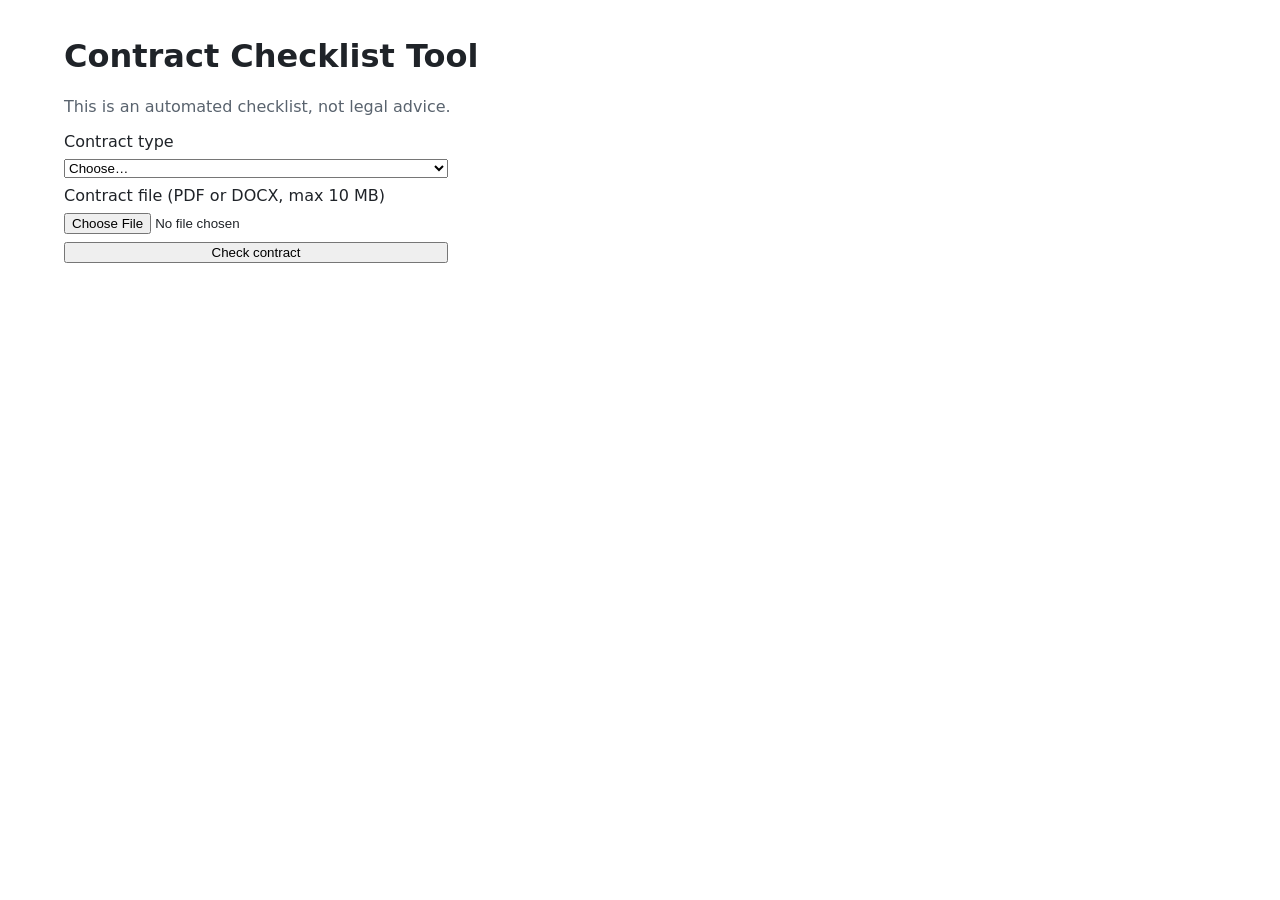
==== static/index.html @ 80499736 "Add results table, sorting, summary and error messages" ====
<!DOCTYPE html>
<html lang="en">
<head>
  <meta charset="UTF-8">
  <meta name="viewport" content="width=device-width, initial-scale=1">
  <title>Contract Checklist Tool</title>
  <link rel="stylesheet" href="/static/style.css">
</head>
<body>
  <main class="container">
    <h1>Contract Checklist Tool</h1>
    <p class="disclaimer">This is an automated checklist, not legal advice.</p>

    <form id="upload-form">
      <label for="contract-type">Contract type</label>
      <select id="contract-type" name="contract_type" required>
        <option value="">Choose…</option>
        <option value="employment">Employment contract</option>
        <option value="lease">Apartment lease</option>
        <option value="business">Business agreement</option>
      </select>

      <label for="file">Contract file (PDF or DOCX, max 10 MB)</label>
      <input id="file" name="file" type="file" accept=".pdf,.docx" required>

      <button type="submit">Check contract</button>
    </form>

        <p id="status" role="status"></p>
    <p id="error" class="error" role="alert" hidden></p>

    <section id="results" hidden>
      <h2>Results</h2>
      <p class="disclaimer">This is an automated checklist, not legal advice.</p>
      <p id="summary"></p>
      <div class="table-wrapper">
        <table>
          <thead>
            <tr>
              <th scope="col">Checklist item</th>
              <th scope="col">Found?</th>
              <th scope="col">Risk</th>
              <th scope="col">Short explanation</th>
              <th scope="col">Source quote</th>
            </tr>
          </thead>
          <tbody id="results-body"></tbody>
        </table>
      </div>
    </section>
  </main>
  <script src="/static/app.js"></script>
</body>
</html>
---- static/style.css ----
:root {
  --color-text: #1f2328;
  --color-muted: #59636e;
  --color-border: #d1d9e0;
  --color-background: #ffffff;
  --color-surface: #f6f8fa;
  --color-error: #b42318;
  --color-error-background: #fef3f2;
  --color-risk-high: #b42318;
  --color-risk-high-background: #fef3f2;
  --color-risk-medium: #8a5300;
  --color-risk-medium-background: #fffaeb;
  --color-risk-low: #1a7f37;
  --color-risk-low-background: #f0fdf4;
  --font-body: system-ui, sans-serif;
  --space: 1rem;
}

[hidden] {
  display: none !important;
}

body {
  margin: 0;
  font-family: var(--font-body);
  color: var(--color-text);
  background: var(--color-background);
}

.container {
  max-width: 72rem;
  margin: 0 auto;
  padding: var(--space);
}

form {
  display: grid;
  gap: calc(var(--space) / 2);
  max-width: 24rem;
}

button:disabled {
  cursor: wait;
  opacity: 0.6;
}

.disclaimer {
  color: var(--color-muted);
}

.error {
  color: var(--color-error);
  background: var(--color-error-background);
  border: 1px solid currentColor;
  padding: calc(var(--space) / 2) var(--space);
}

.table-wrapper {
  overflow-x: auto;
}

table {
  width: 100%;
  border-collapse: collapse;
}

th,
td {
  border: 1px solid var(--color-border);
  padding: calc(var(--space) / 2);
  text-align: left;
  vertical-align: top;
}

th {
  background: var(--color-surface);
}

.risk {
  font-weight: 600;
  white-space: nowrap;
}

.risk-high {
  color: var(--color-risk-high);
  background: var(--color-risk-high-background);
}

.risk-medium {
  color: var(--color-risk-medium);
  background: var(--color-risk-medium-background);
}

.risk-low {
  color: var(--color-risk-low);
  background: var(--color-risk-low-background);
}

figure {
  margin: 0 0 calc(var(--space) / 2);
}

figcaption {
  color: var(--color-muted);
  font-size: 0.875rem;
}

blockquote {
  margin: 0;
}
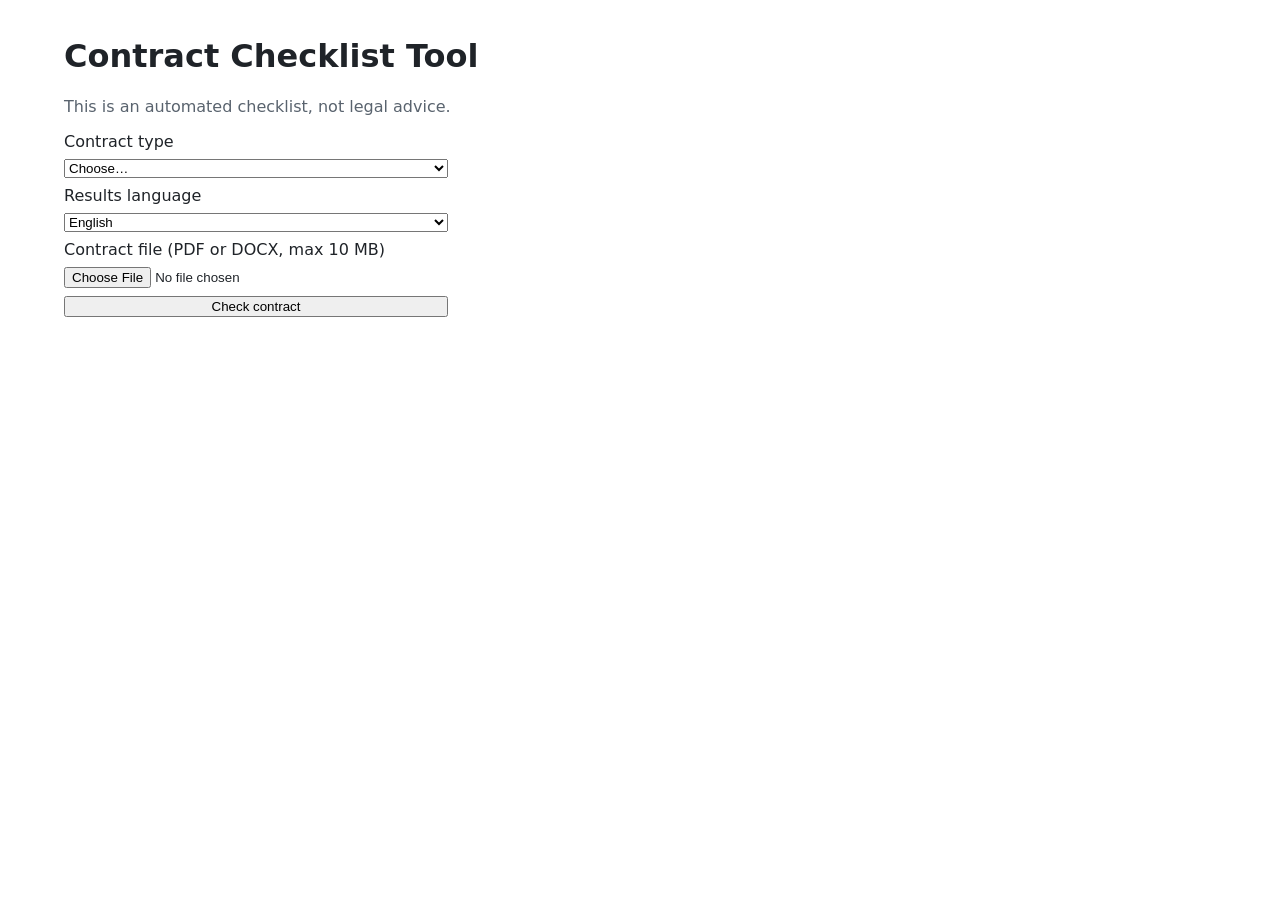
==== commit b899b62b: "Add Explain it to me mode, results language and thinking-off AI calls" ====
--- a/static/index.html
+++ b/static/index.html
@@ -19,6 +19,13 @@
         <option value="lease">Apartment lease</option>
         <option value="business">Business agreement</option>
       </select>
+    
+      <label for="language">Results language</label>
+      <select id="language" name="language">
+        <option value="en">English</option>
+        <option value="es">Español</option>
+        <option value="zh">中文</option>
+      </select>
 
       <label for="file">Contract file (PDF or DOCX, max 10 MB)</label>
       <input id="file" name="file" type="file" accept=".pdf,.docx" required>
@@ -33,8 +40,13 @@
       <h2>Results</h2>
       <p class="disclaimer">This is an automated checklist, not legal advice.</p>
       <p id="summary"></p>
+      <p id="results-language"></p>
+      <label class="toggle">
+        <input id="explain-toggle" type="checkbox">
+        Explain it to me
+      </label>
       <div class="table-wrapper">
-        <table>
+        <table id="results-table">
           <thead>
             <tr>
               <th scope="col">Checklist item</th>
@@ -42,6 +54,7 @@
               <th scope="col">Risk</th>
               <th scope="col">Short explanation</th>
               <th scope="col">Source quote</th>
+              <th scope="col" class="plain-column">In plain words</th>
             </tr>
           </thead>
           <tbody id="results-body"></tbody>
--- a/static/style.css
+++ b/static/style.css
@@ -107,4 +107,19 @@
 
 blockquote {
   margin: 0;
+}
+
+.toggle {
+  display: inline-flex;
+  align-items: center;
+  gap: calc(var(--space) / 2);
+  margin-bottom: calc(var(--space) / 2);
+}
+
+.plain-column {
+  display: none;
+}
+
+.show-plain .plain-column {
+  display: table-cell;
 }
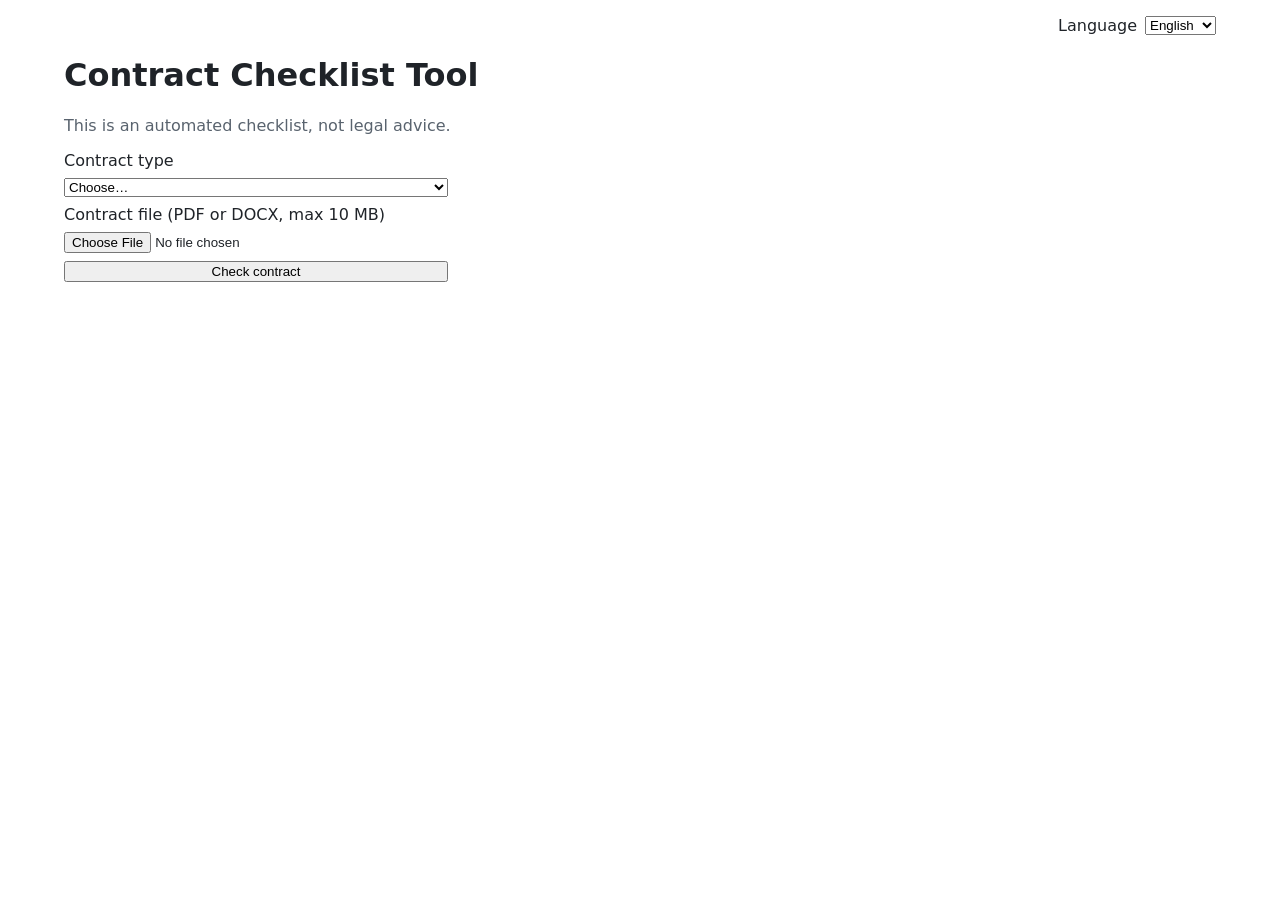
==== commit 2557fac9: "Add English, Spanish and Chinese with error codes and translated labels" ====
--- a/static/index.html
+++ b/static/index.html
@@ -8,58 +8,95 @@
 </head>
 <body>
   <main class="container">
-    <h1>Contract Checklist Tool</h1>
-    <p class="disclaimer">This is an automated checklist, not legal advice.</p>
-
-    <form id="upload-form">
-      <label for="contract-type">Contract type</label>
-      <select id="contract-type" name="contract_type" required>
-        <option value="">Choose…</option>
-        <option value="employment">Employment contract</option>
-        <option value="lease">Apartment lease</option>
-        <option value="business">Business agreement</option>
-      </select>
-    
-      <label for="language">Results language</label>
-      <select id="language" name="language">
+    <div class="top-bar">
+      <label for="ui-language" data-i18n="language.label">Language</label>
+      <select id="ui-language">
         <option value="en">English</option>
         <option value="es">Español</option>
         <option value="zh">中文</option>
       </select>
+    </div>
 
-      <label for="file">Contract file (PDF or DOCX, max 10 MB)</label>
+    <h1 data-i18n="page.title">Contract Checklist Tool</h1>
+    <p class="disclaimer" data-i18n="disclaimer">This is an automated checklist, not legal advice.</p>
+
+    <form id="upload-form">
+      <label for="contract-type" data-i18n="upload.contract_type">Contract type</label>
+      <select id="contract-type" name="contract_type" required>
+        <option value="" data-i18n="upload.choose">Choose…</option>
+        <option value="employment" data-i18n="type.employment">Employment contract</option>
+        <option value="lease" data-i18n="type.lease">Apartment lease</option>
+        <option value="business" data-i18n="type.business">Business agreement</option>
+      </select>
+
+      <label for="file" data-i18n="upload.file">Contract file (PDF or DOCX, max 10 MB)</label>
       <input id="file" name="file" type="file" accept=".pdf,.docx" required>
 
-      <button type="submit">Check contract</button>
+      <button type="submit" data-i18n="upload.submit">Check contract</button>
     </form>
 
-        <p id="status" role="status"></p>
+    <p id="status" role="status"></p>
     <p id="error" class="error" role="alert" hidden></p>
 
     <section id="results" hidden>
-      <h2>Results</h2>
-      <p class="disclaimer">This is an automated checklist, not legal advice.</p>
+      <h2 data-i18n="results.title">Results</h2>
+      <p class="disclaimer" data-i18n="disclaimer">This is an automated checklist, not legal advice.</p>
       <p id="summary"></p>
-      <p id="results-language"></p>
+      <p id="results-language-note" class="notice" hidden></p>
+      <button type="button" id="recheck" hidden></button>
+      <p id="reupload-note" class="notice" hidden></p>
       <label class="toggle">
         <input id="explain-toggle" type="checkbox">
-        Explain it to me
+        <span data-i18n="results.explain">Explain it to me</span>
       </label>
       <div class="table-wrapper">
         <table id="results-table">
           <thead>
             <tr>
-              <th scope="col">Checklist item</th>
-              <th scope="col">Found?</th>
-              <th scope="col">Risk</th>
-              <th scope="col">Short explanation</th>
-              <th scope="col">Source quote</th>
-              <th scope="col" class="plain-column">In plain words</th>
+              <th scope="col" data-i18n="table.item">Checklist item</th>
+              <th scope="col" data-i18n="table.found">Found?</th>
+              <th scope="col" data-i18n="table.risk">Risk</th>
+              <th scope="col" data-i18n="table.explanation">Short explanation</th>
+              <th scope="col" data-i18n="table.quote">Source quote</th>
+              <th scope="col" class="plain-column" data-i18n="table.plain">In plain words</th>
             </tr>
           </thead>
           <tbody id="results-body"></tbody>
         </table>
       </div>
+
+      <section id="contact" class="contact">
+        <h3 data-i18n="contact.title">Get help from a lawyer</h3>
+        <p id="contact-highlight" class="contact-highlight" data-i18n="contact.highlight" hidden>This contract has high-risk items. A lawyer can review them with you.</p>
+        <form id="contact-form">
+          <label for="contact-name" data-i18n="contact.name">Name</label>
+          <input id="contact-name" maxlength="100" required>
+
+          <label for="contact-email" data-i18n="contact.email">Email</label>
+          <input id="contact-email" type="email" maxlength="254" required>
+
+          <label for="contact-description" data-i18n="contact.description">Short description</label>
+          <textarea id="contact-description" maxlength="1000" rows="4" required></textarea>
+
+          <div class="hp" aria-hidden="true">
+            <label for="contact-website">Website</label>
+            <input id="contact-website" tabindex="-1" autocomplete="off">
+          </div>
+
+          <label class="checkbox">
+            <input id="contact-summary" type="checkbox">
+            <span data-i18n="contact.summary_option">Include my checklist summary (item names, status and risk only, never contract text)</span>
+          </label>
+          <label class="checkbox">
+            <input id="contact-consent" type="checkbox" required>
+            <span data-i18n="contact.consent">I agree that my name, email and message are sent to a lawyer so they can contact me. My contract is not sent.</span>
+          </label>
+
+          <button type="submit" data-i18n="contact.send">Send</button>
+        </form>
+        <p id="contact-status" role="status"></p>
+        <p id="contact-error" class="error" role="alert" hidden></p>
+      </section>
     </section>
   </main>
   <script src="/static/app.js"></script>
--- a/static/style.css
+++ b/static/style.css
@@ -122,4 +122,48 @@
 
 .show-plain .plain-column {
   display: table-cell;
+}
+.contact {
+  margin-top: calc(var(--space) * 2);
+  padding: var(--space);
+  border: 1px solid var(--color-border);
+}
+
+.contact.highlight {
+  border-color: var(--color-risk-high);
+  background: var(--color-risk-high-background);
+}
+
+.contact-highlight {
+  color: var(--color-risk-high);
+  font-weight: 600;
+}
+
+.checkbox {
+  display: flex;
+  align-items: flex-start;
+  gap: calc(var(--space) / 2);
+}
+
+textarea {
+  font: inherit;
+}
+
+.hp {
+  position: absolute;
+  left: -10000px;
+  width: 1px;
+  height: 1px;
+  overflow: hidden;
+}
+
+.top-bar {
+  display: flex;
+  justify-content: flex-end;
+  align-items: center;
+  gap: calc(var(--space) / 2);
+}
+
+.notice {
+  color: var(--color-muted);
 }
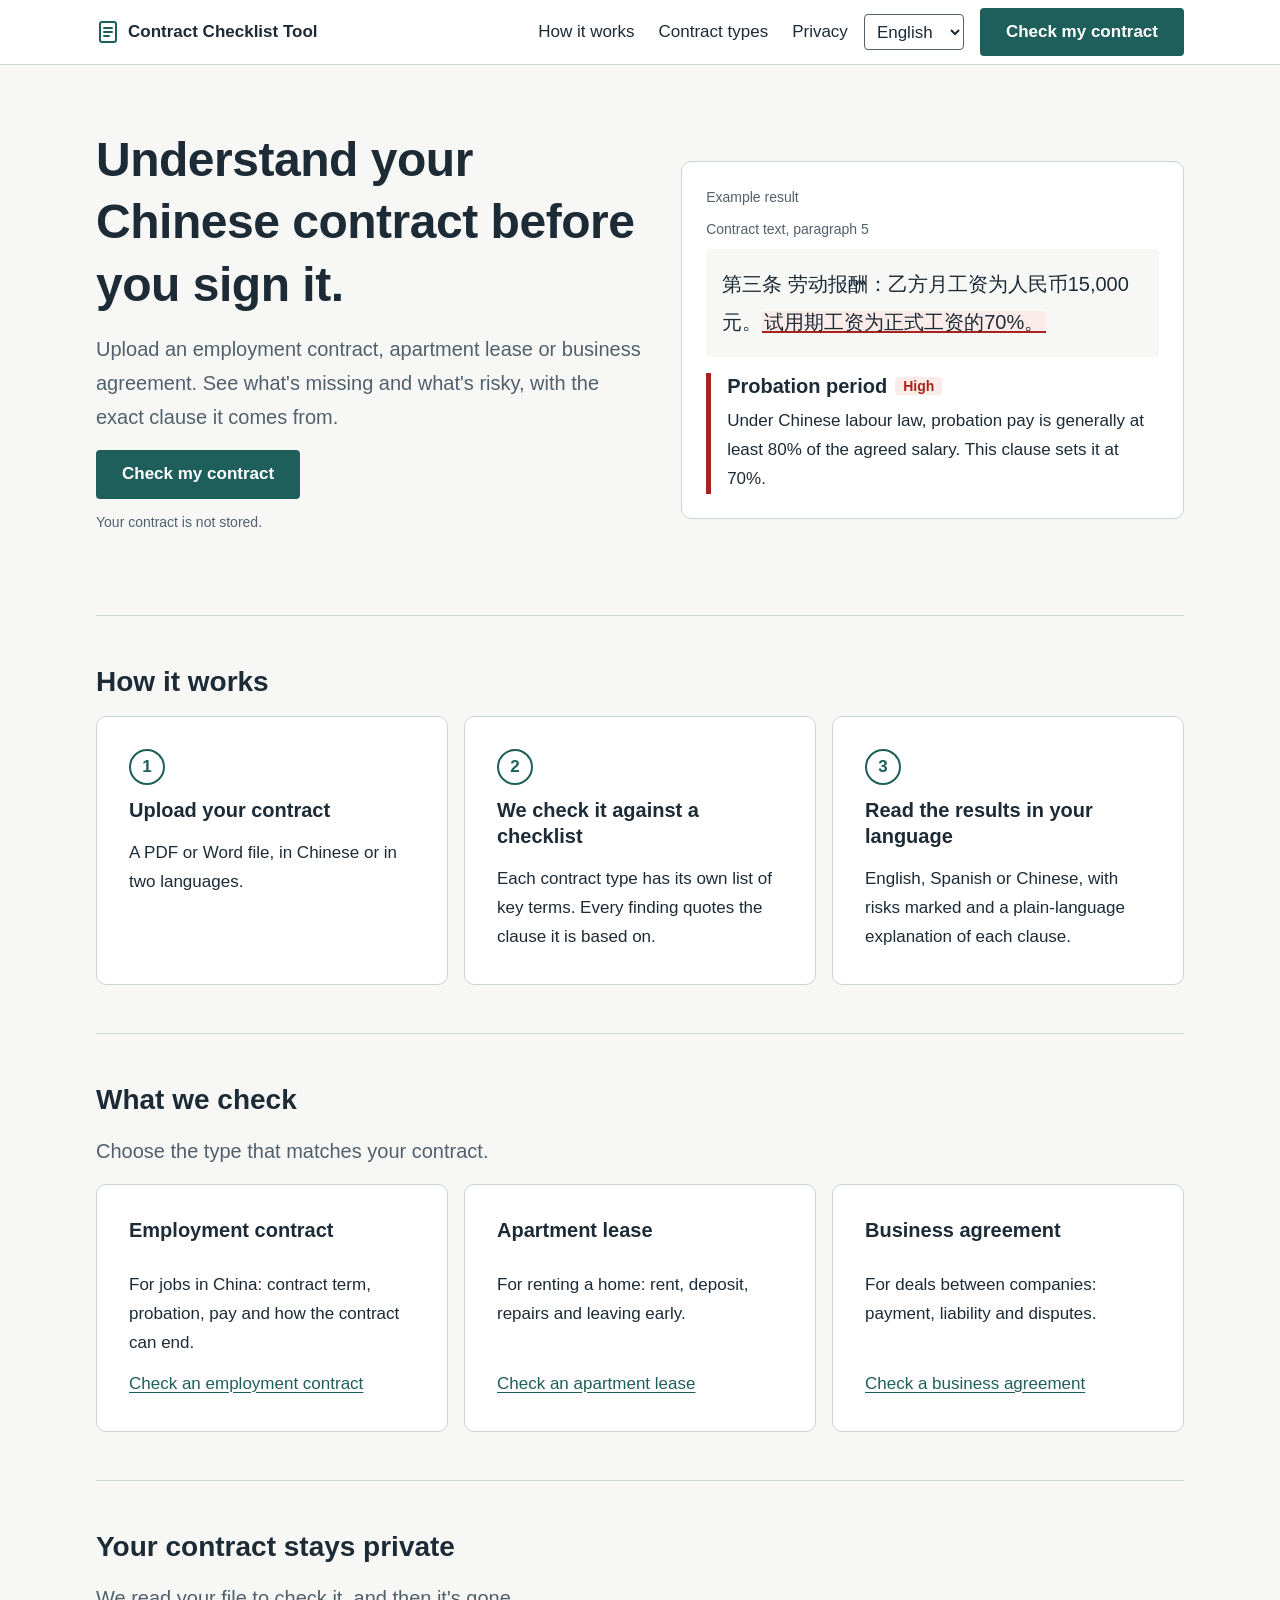
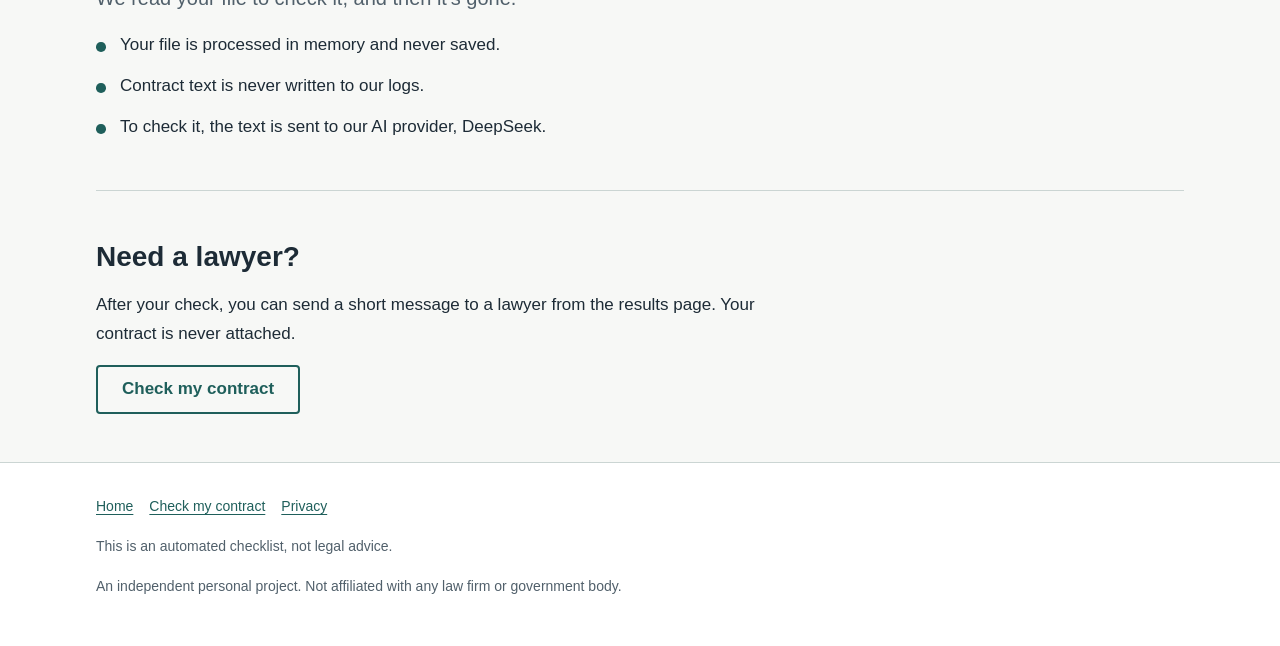
==== commit 8cdb7336: "Add homepage, shared design system, phone cards and Save as PDF" ====
--- a/static/index.html
+++ b/static/index.html
@@ -6,99 +6,129 @@
   <title>Contract Checklist Tool</title>
   <link rel="stylesheet" href="/static/style.css">
 </head>
-<body>
-  <main class="container">
-    <div class="top-bar">
-      <label for="ui-language" data-i18n="language.label">Language</label>
-      <select id="ui-language">
-        <option value="en">English</option>
-        <option value="es">Español</option>
-        <option value="zh">中文</option>
-      </select>
+<body data-title-key="page.title">
+  <a class="skip-link" href="#main" data-i18n="nav.skip">Skip to main content</a>
+
+  <header class="site-header">
+    <div class="container">
+      <a class="brand" href="/">
+        <svg class="brand-mark" viewBox="0 0 24 24" aria-hidden="true">
+          <rect x="4" y="2" width="16" height="20" rx="2" fill="none" stroke="currentColor" stroke-width="2"/>
+          <path d="M8 8h8M8 12h8M8 16h5" stroke="currentColor" stroke-width="2" stroke-linecap="round"/>
+        </svg>
+        <span data-i18n="page.title">Contract Checklist Tool</span>
+      </a>
+      <nav class="site-nav" aria-label="Main">
+        <a href="#how" data-i18n="nav.how">How it works</a>
+        <a href="#types" data-i18n="nav.types">Contract types</a>
+        <a href="#privacy" data-i18n="nav.privacy">Privacy</a>
+      </nav>
+      <div class="language-select">
+        <label for="ui-language" class="visually-hidden" data-i18n="language.label">Language</label>
+        <select id="ui-language">
+          <option value="en">English</option>
+          <option value="es">Español</option>
+          <option value="zh">中文</option>
+        </select>
+      </div>
+      <a class="button header-cta" href="/check" data-i18n="nav.check">Check my contract</a>
     </div>
+  </header>
 
-    <h1 data-i18n="page.title">Contract Checklist Tool</h1>
-    <p class="disclaimer" data-i18n="disclaimer">This is an automated checklist, not legal advice.</p>
+  <main id="main">
+    <div class="container">
+      <section class="hero">
+        <div>
+          <h1 data-i18n="hero.title">Understand your Chinese contract before you sign it.</h1>
+          <p class="lead" data-i18n="hero.lead">Upload an employment contract, apartment lease or business agreement. See what's missing and what's risky, with the exact clause it comes from.</p>
+          <a class="button" href="/check" data-i18n="nav.check">Check my contract</a>
+          <p class="hero-note" data-i18n="hero.note">Your contract is not stored.</p>
+        </div>
 
-    <form id="upload-form">
-      <label for="contract-type" data-i18n="upload.contract_type">Contract type</label>
-      <select id="contract-type" name="contract_type" required>
-        <option value="" data-i18n="upload.choose">Choose…</option>
-        <option value="employment" data-i18n="type.employment">Employment contract</option>
-        <option value="lease" data-i18n="type.lease">Apartment lease</option>
-        <option value="business" data-i18n="type.business">Business agreement</option>
-      </select>
+        <figure class="demo">
+          <figcaption class="demo-caption" data-i18n="demo.caption">Example result</figcaption>
+          <p class="demo-label" data-i18n="demo.clause_label">Contract text, paragraph 5</p>
+          <blockquote class="demo-clause" lang="zh-CN">第三条 劳动报酬：乙方月工资为人民币15,000元。<mark>试用期工资为正式工资的70%。</mark></blockquote>
+          <div class="demo-result">
+            <h3>
+              <span data-i18n="demo.item">Probation period</span>
+              <span class="risk risk-high" data-i18n="risk.High">High</span>
+            </h3>
+            <p data-i18n="demo.explanation">Under Chinese labour law, probation pay is generally at least 80% of the agreed salary. This clause sets it at 70%.</p>
+          </div>
+        </figure>
+      </section>
 
-      <label for="file" data-i18n="upload.file">Contract file (PDF or DOCX, max 10 MB)</label>
-      <input id="file" name="file" type="file" accept=".pdf,.docx" required>
+      <section id="how" class="section">
+        <h2 data-i18n="how.title">How it works</h2>
+        <ol class="steps">
+          <li class="panel">
+            <h3 data-i18n="how.step1.title">Upload your contract</h3>
+            <p data-i18n="how.step1.text">A PDF or Word file, in Chinese or in two languages.</p>
+          </li>
+          <li class="panel">
+            <h3 data-i18n="how.step2.title">We check it against a checklist</h3>
+            <p data-i18n="how.step2.text">Each contract type has its own list of key terms. Every finding quotes the clause it is based on.</p>
+          </li>
+          <li class="panel">
+            <h3 data-i18n="how.step3.title">Read the results in your language</h3>
+            <p data-i18n="how.step3.text">English, Spanish or Chinese, with risks marked and a plain-language explanation of each clause.</p>
+          </li>
+        </ol>
+      </section>
 
-      <button type="submit" data-i18n="upload.submit">Check contract</button>
-    </form>
+      <section id="types" class="section">
+        <h2 data-i18n="types.title">What we check</h2>
+        <p class="lead" data-i18n="types.lead">Choose the type that matches your contract.</p>
+        <div class="type-cards">
+          <article class="panel type-card">
+            <h3 data-i18n="type.employment">Employment contract</h3>
+            <p data-i18n="types.employment.text">For jobs in China: contract term, probation, pay and how the contract can end.</p>
+            <a href="/check?type=employment" data-i18n="types.employment.link">Check an employment contract</a>
+          </article>
+          <article class="panel type-card">
+            <h3 data-i18n="type.lease">Apartment lease</h3>
+            <p data-i18n="types.lease.text">For renting a home: rent, deposit, repairs and leaving early.</p>
+            <a href="/check?type=lease" data-i18n="types.lease.link">Check an apartment lease</a>
+          </article>
+          <article class="panel type-card">
+            <h3 data-i18n="type.business">Business agreement</h3>
+            <p data-i18n="types.business.text">For deals between companies: payment, liability and disputes.</p>
+            <a href="/check?type=business" data-i18n="types.business.link">Check a business agreement</a>
+          </article>
+        </div>
+      </section>
 
-    <p id="status" role="status"></p>
-    <p id="error" class="error" role="alert" hidden></p>
+      <section id="privacy" class="section">
+        <h2 data-i18n="privacy.title">Your contract stays private</h2>
+        <p class="lead" data-i18n="privacy.lead">We read your file to check it, and then it's gone.</p>
+        <ul class="facts">
+          <li data-i18n="privacy.point1">Your file is processed in memory and never saved.</li>
+          <li data-i18n="privacy.point2">Contract text is never written to our logs.</li>
+          <li data-i18n="privacy.point3">To check it, the text is sent to our AI provider, DeepSeek.</li>
+        </ul>
+      </section>
 
-    <section id="results" hidden>
-      <h2 data-i18n="results.title">Results</h2>
-      <p class="disclaimer" data-i18n="disclaimer">This is an automated checklist, not legal advice.</p>
-      <p id="summary"></p>
-      <p id="results-language-note" class="notice" hidden></p>
-      <button type="button" id="recheck" hidden></button>
-      <p id="reupload-note" class="notice" hidden></p>
-      <label class="toggle">
-        <input id="explain-toggle" type="checkbox">
-        <span data-i18n="results.explain">Explain it to me</span>
-      </label>
-      <div class="table-wrapper">
-        <table id="results-table">
-          <thead>
-            <tr>
-              <th scope="col" data-i18n="table.item">Checklist item</th>
-              <th scope="col" data-i18n="table.found">Found?</th>
-              <th scope="col" data-i18n="table.risk">Risk</th>
-              <th scope="col" data-i18n="table.explanation">Short explanation</th>
-              <th scope="col" data-i18n="table.quote">Source quote</th>
-              <th scope="col" class="plain-column" data-i18n="table.plain">In plain words</th>
-            </tr>
-          </thead>
-          <tbody id="results-body"></tbody>
-        </table>
-      </div>
+      <section class="section">
+        <h2 data-i18n="lawyer.title">Need a lawyer?</h2>
+        <p data-i18n="lawyer.text">After your check, you can send a short message to a lawyer from the results page. Your contract is never attached.</p>
+        <a class="button button-secondary" href="/check" data-i18n="nav.check">Check my contract</a>
+      </section>
+    </div>
+  </main>
 
-      <section id="contact" class="contact">
-        <h3 data-i18n="contact.title">Get help from a lawyer</h3>
-        <p id="contact-highlight" class="contact-highlight" data-i18n="contact.highlight" hidden>This contract has high-risk items. A lawyer can review them with you.</p>
-        <form id="contact-form">
-          <label for="contact-name" data-i18n="contact.name">Name</label>
-          <input id="contact-name" maxlength="100" required>
+  <footer class="site-footer">
+    <div class="container">
+      <nav aria-label="Footer">
+        <a href="/" data-i18n="footer.home">Home</a>
+        <a href="/check" data-i18n="nav.check">Check my contract</a>
+        <a href="#privacy" data-i18n="nav.privacy">Privacy</a>
+      </nav>
+      <p data-i18n="disclaimer">This is an automated checklist, not legal advice.</p>
+      <p data-i18n="footer.independent">An independent personal project. Not affiliated with any law firm or government body.</p>
+    </div>
+  </footer>
 
-          <label for="contact-email" data-i18n="contact.email">Email</label>
-          <input id="contact-email" type="email" maxlength="254" required>
-
-          <label for="contact-description" data-i18n="contact.description">Short description</label>
-          <textarea id="contact-description" maxlength="1000" rows="4" required></textarea>
-
-          <div class="hp" aria-hidden="true">
-            <label for="contact-website">Website</label>
-            <input id="contact-website" tabindex="-1" autocomplete="off">
-          </div>
-
-          <label class="checkbox">
-            <input id="contact-summary" type="checkbox">
-            <span data-i18n="contact.summary_option">Include my checklist summary (item names, status and risk only, never contract text)</span>
-          </label>
-          <label class="checkbox">
-            <input id="contact-consent" type="checkbox" required>
-            <span data-i18n="contact.consent">I agree that my name, email and message are sent to a lawyer so they can contact me. My contract is not sent.</span>
-          </label>
-
-          <button type="submit" data-i18n="contact.send">Send</button>
-        </form>
-        <p id="contact-status" role="status"></p>
-        <p id="contact-error" class="error" role="alert" hidden></p>
-      </section>
-    </section>
-  </main>
-  <script src="/static/app.js"></script>
+  <script src="/static/i18n.js"></script>
 </body>
 </html>
--- a/static/style.css
+++ b/static/style.css
@@ -1,19 +1,53 @@
+/* ---------- Design tokens ---------- */
 :root {
-  --color-text: #1f2328;
-  --color-muted: #59636e;
-  --color-border: #d1d9e0;
-  --color-background: #ffffff;
-  --color-surface: #f6f8fa;
-  --color-error: #b42318;
-  --color-error-background: #fef3f2;
-  --color-risk-high: #b42318;
-  --color-risk-high-background: #fef3f2;
-  --color-risk-medium: #8a5300;
-  --color-risk-medium-background: #fffaeb;
-  --color-risk-low: #1a7f37;
-  --color-risk-low-background: #f0fdf4;
-  --font-body: system-ui, sans-serif;
-  --space: 1rem;
+  /* Colour */
+  --paper: #f7f8f6;
+  --surface: #ffffff;
+  --mist: #e4ebe9;
+  --line: #cbd5d3;
+  --ink: #1d2b36;
+  --ink-muted: #51606b;
+  --qing: #1f5f5b;
+  --qing-dark: #164744;
+  --qing-tint: #e2efed;
+  --seal: #a8231c;
+  --seal-tint: #fbecea;
+  --amber: #8a5a00;
+  --amber-tint: #fbf2df;
+
+  /* Type */
+  --font: "PingFang SC", "Microsoft YaHei", "Noto Sans SC", sans-serif;
+  --text-sm: 0.875rem;
+  --text-base: 1.0625rem;
+  --text-lg: 1.25rem;
+  --text-xl: 1.75rem;
+  --text-2xl: clamp(2rem, 1.4rem + 3vw, 3rem);
+  --leading: 1.7;
+  --leading-tight: 1.3;
+
+  /* Space */
+  --space-1: 0.25rem;
+  --space-2: 0.5rem;
+  --space-3: 0.75rem;
+  --space-4: 1rem;
+  --space-6: 1.5rem;
+  --space-8: 2rem;
+  --space-12: 3rem;
+  --space-16: 4rem;
+
+  /* Shape and layout */
+  --radius-sm: 4px;
+  --radius-md: 10px;
+  --measure: 72ch;
+  --page-width: 72rem;
+  --focus-ring: 0 0 0 3px var(--surface), 0 0 0 6px var(--qing);
+}
+
+/* ---------- Base ---------- */
+*,
+*::before,
+*::after {
+  box-sizing: border-box;
 }
 
 [hidden] {
@@ -22,131 +56,302 @@
 
 body {
   margin: 0;
-  font-family: var(--font-body);
-  color: var(--color-text);
-  background: var(--color-background);
+  font-family: var(--font);
+  font-size: var(--text-base);
+  line-height: var(--leading);
+  color: var(--ink);
+  background: var(--paper);
+}
+
+h1,
+h2,
+h3 {
+  margin: 0 0 var(--space-4);
+  line-height: var(--leading-tight);
+  font-weight: 700;
+}
+
+h1 {
+  font-size: var(--text-2xl);
+  letter-spacing: -0.01em;
+}
+
+h2 {
+  font-size: var(--text-xl);
+}
+
+h3 {
+  font-size: var(--text-lg);
+}
+
+p {
+  margin: 0 0 var(--space-4);
+  max-width: var(--measure);
+}
+
+a {
+  color: var(--qing);
+  text-underline-offset: 0.2em;
+}
+
+a:hover {
+  color: var(--qing-dark);
+}
+
+:focus-visible {
+  outline: none;
+  box-shadow: var(--focus-ring);
+  border-radius: var(--radius-sm);
+}
+
+.visually-hidden {
+  position: absolute;
+  width: 1px;
+  height: 1px;
+  overflow: hidden;
+  clip: rect(0 0 0 0);
+  white-space: nowrap;
+}
+
+.skip-link {
+  position: absolute;
+  left: -10000px;
+}
+
+.skip-link:focus {
+  left: var(--space-4);
+  top: var(--space-4);
+  z-index: 10;
+  padding: var(--space-2) var(--space-4);
+  background: var(--surface);
 }
 
 .container {
-  max-width: 72rem;
+  max-width: var(--page-width);
   margin: 0 auto;
-  padding: var(--space);
-}
-
-form {
-  display: grid;
-  gap: calc(var(--space) / 2);
-  max-width: 24rem;
-}
-
-button:disabled {
-  cursor: wait;
-  opacity: 0.6;
-}
-
-.disclaimer {
-  color: var(--color-muted);
-}
-
-.error {
-  color: var(--color-error);
-  background: var(--color-error-background);
-  border: 1px solid currentColor;
-  padding: calc(var(--space) / 2) var(--space);
-}
-
-.table-wrapper {
-  overflow-x: auto;
-}
-
-table {
-  width: 100%;
-  border-collapse: collapse;
-}
-
-th,
-td {
-  border: 1px solid var(--color-border);
-  padding: calc(var(--space) / 2);
-  text-align: left;
-  vertical-align: top;
-}
-
-th {
-  background: var(--color-surface);
-}
-
-.risk {
-  font-weight: 600;
-  white-space: nowrap;
-}
-
-.risk-high {
-  color: var(--color-risk-high);
-  background: var(--color-risk-high-background);
-}
-
-.risk-medium {
-  color: var(--color-risk-medium);
-  background: var(--color-risk-medium-background);
-}
-
-.risk-low {
-  color: var(--color-risk-low);
-  background: var(--color-risk-low-background);
-}
-
-figure {
-  margin: 0 0 calc(var(--space) / 2);
-}
-
-figcaption {
-  color: var(--color-muted);
-  font-size: 0.875rem;
-}
-
-blockquote {
-  margin: 0;
-}
-
-.toggle {
+  padding: 0 var(--space-4);
+}
+
+@media (min-width: 720px) {
+  .container {
+    padding: 0 var(--space-8);
+  }
+}
+
+.page {
+  padding: var(--space-12) 0 var(--space-16);
+}
+
+.lead {
+  font-size: var(--text-lg);
+  color: var(--ink-muted);
+}
+
+.disclaimer,
+.notice,
+.status,
+.hint {
+  color: var(--ink-muted);
+}
+
+.disclaimer,
+.hint {
+  font-size: var(--text-sm);
+}
+
+.panel {
+  padding: var(--space-6);
+  background: var(--surface);
+  border: 1px solid var(--line);
+  border-radius: var(--radius-md);
+}
+
+@media (min-width: 720px) {
+  .panel {
+    padding: var(--space-8);
+  }
+}
+
+/* ---------- Header and footer ---------- */
+.site-header {
+  background: var(--surface);
+  border-bottom: 1px solid var(--line);
+}
+
+.site-header .container {
+  display: flex;
+  align-items: center;
+  gap: var(--space-4);
+  min-height: 4rem;
+}
+
+.brand {
+  display: flex;
+  align-items: center;
+  gap: var(--space-2);
+  margin-right: auto;
+  font-weight: 700;
+  color: var(--ink);
+  text-decoration: none;
+}
+
+.brand-mark {
+  width: 1.5rem;
+  height: 1.5rem;
+  color: var(--qing);
+}
+
+.site-nav {
+  display: none;
+  gap: var(--space-6);
+}
+
+.site-nav a {
+  color: var(--ink);
+  text-decoration: none;
+}
+
+.site-nav a:hover {
+  color: var(--qing);
+  text-decoration: underline;
+}
+
+@media (min-width: 860px) {
+  .site-nav {
+    display: flex;
+  }
+}
+
+.site-footer {
+  padding: var(--space-8) 0;
+  font-size: var(--text-sm);
+  color: var(--ink-muted);
+  background: var(--surface);
+  border-top: 1px solid var(--line);
+}
+
+.site-footer nav {
+  display: flex;
+  flex-wrap: wrap;
+  gap: var(--space-4);
+  margin-bottom: var(--space-4);
+}
+
+/* ---------- Buttons ---------- */
+.button {
   display: inline-flex;
   align-items: center;
-  gap: calc(var(--space) / 2);
-  margin-bottom: calc(var(--space) / 2);
-}
-
-.plain-column {
-  display: none;
-}
-
-.show-plain .plain-column {
-  display: table-cell;
-}
-.contact {
-  margin-top: calc(var(--space) * 2);
-  padding: var(--space);
-  border: 1px solid var(--color-border);
-}
-
-.contact.highlight {
-  border-color: var(--color-risk-high);
-  background: var(--color-risk-high-background);
-}
-
-.contact-highlight {
-  color: var(--color-risk-high);
+  justify-content: center;
+  min-height: 2.75rem;
+  padding: var(--space-2) var(--space-6);
+  font: inherit;
   font-weight: 600;
-}
-
-.checkbox {
+  color: #fff;
+  text-decoration: none;
+  background: var(--qing);
+  border: 2px solid var(--qing);
+  border-radius: var(--radius-sm);
+  cursor: pointer;
+}
+
+.button:hover {
+  color: #fff;
+  background: var(--qing-dark);
+  border-color: var(--qing-dark);
+}
+
+.button-secondary {
+  color: var(--qing);
+  background: transparent;
+}
+
+.button-secondary:hover {
+  color: var(--qing-dark);
+  background: var(--qing-tint);
+}
+
+.button:disabled {
+  opacity: 0.6;
+  cursor: progress;
+}
+
+/* ---------- Forms ---------- */
+.field {
+  display: grid;
+  gap: var(--space-1);
+  max-width: 32rem;
+  margin-bottom: var(--space-6);
+}
+
+.field label {
+  font-weight: 600;
+}
+
+.hint {
+  margin: 0;
+}
+
+select,
+textarea,
+input:not([type]),
+input[type="email"] {
+  width: 100%;
+  min-height: 2.75rem;
+  padding: var(--space-2) var(--space-3);
+  font: inherit;
+  color: var(--ink);
+  background: var(--surface);
+  border: 2px solid var(--ink-muted);
+  border-radius: var(--radius-sm);
+}
+
+input[type="file"] {
+  font: inherit;
+}
+
+.checkbox,
+.toggle {
   display: flex;
   align-items: flex-start;
-  gap: calc(var(--space) / 2);
-}
-
-textarea {
-  font: inherit;
+  gap: var(--space-3);
+  max-width: var(--measure);
+  margin-bottom: var(--space-4);
+}
+
+.checkbox input,
+.toggle input {
+  flex: none;
+  width: 1.25rem;
+  height: 1.25rem;
+  margin-top: 0.3rem;
+  accent-color: var(--qing);
+}
+
+.language-select select {
+  width: auto;
+  min-height: 2.25rem;
+  padding: var(--space-1) var(--space-2);
+  border-width: 1px;
+}
+
+.error-summary {
+  margin-bottom: var(--space-6);
+  padding: var(--space-4) var(--space-6);
+  background: var(--surface);
+  border: 3px solid var(--seal);
+  border-radius: var(--radius-sm);
+}
+
+.error-summary h2 {
+  margin-bottom: var(--space-2);
+  font-size: var(--text-lg);
+}
+
+.error-summary p,
+.error-text {
+  margin: 0;
+  font-weight: 600;
+  color: var(--seal);
 }
 
 .hp {
@@ -157,13 +362,378 @@
   overflow: hidden;
 }
 
-.top-bar {
+/* ---------- Results ---------- */
+.results {
+  margin-top: var(--space-12);
+}
+
+.results-header {
   display: flex;
-  justify-content: flex-end;
+  flex-wrap: wrap;
   align-items: center;
-  gap: calc(var(--space) / 2);
-}
-
-.notice {
-  color: var(--color-muted);
+  justify-content: space-between;
+  gap: var(--space-4);
+}
+
+.table-wrapper {
+  overflow-x: auto;
+}
+
+.findings {
+  width: 100%;
+  border-collapse: collapse;
+  background: var(--surface);
+}
+
+.findings th,
+.findings td {
+  padding: var(--space-3) var(--space-4);
+  text-align: left;
+  vertical-align: top;
+  border-bottom: 1px solid var(--line);
+}
+
+.findings thead th {
+  font-size: var(--text-sm);
+  font-weight: 600;
+  color: var(--ink-muted);
+  border-bottom: 2px solid var(--ink);
+}
+
+.findings .item {
+  font-weight: 600;
+}
+
+.findings .plain-column {
+  display: none;
+}
+
+.findings.show-plain .plain-column {
+  display: table-cell;
+}
+
+.risk {
+  display: inline-block;
+  padding: 0 var(--space-2);
+  font-size: var(--text-sm);
+  font-weight: 600;
+  white-space: nowrap;
+  border-radius: var(--radius-sm);
+}
+
+.risk-high {
+  color: var(--seal);
+  background: var(--seal-tint);
+}
+
+.risk-medium {
+  color: var(--amber);
+  background: var(--amber-tint);
+}
+
+.risk-low {
+  color: var(--ink-muted);
+  background: var(--mist);
+}
+
+.quote {
+  margin: 0 0 var(--space-3);
+  padding-left: var(--space-3);
+  border-left: 3px solid var(--qing);
+}
+
+.quote figcaption {
+  font-size: var(--text-sm);
+  color: var(--ink-muted);
+}
+
+.quote blockquote {
+  margin: 0;
+}
+
+/* One card per finding on phones */
+@media screen and (max-width: 719px) {
+  .findings,
+  .findings tbody,
+  .findings tr,
+  .findings td {
+    display: block;
+  }
+
+  .findings {
+    background: transparent;
+  }
+
+  .findings thead {
+    position: absolute;
+    left: -10000px;
+  }
+
+  .findings tr {
+    margin-bottom: var(--space-4);
+    padding: var(--space-4);
+    background: var(--surface);
+    border: 1px solid var(--line);
+    border-radius: var(--radius-md);
+  }
+
+  .findings tr.row-high {
+    border-left: 5px solid var(--seal);
+  }
+
+  .findings td {
+    padding: var(--space-1) 0;
+    border: 0;
+  }
+
+  .findings td.item {
+    font-size: var(--text-lg);
+  }
+
+  .findings td[data-label]::before {
+    content: attr(data-label);
+    display: block;
+    font-size: var(--text-sm);
+    color: var(--ink-muted);
+  }
+
+  .findings.show-plain .plain-column {
+    display: block;
+  }
+}
+
+/* ---------- Contact ---------- */
+.contact {
+  margin-top: var(--space-12);
+}
+
+.contact.highlight {
+  border-color: var(--seal);
+  border-left-width: 6px;
+}
+
+.contact-highlight {
+  font-weight: 600;
+  color: var(--seal);
+}
+
+/* ---------- Print ("Save as PDF") ---------- */
+.print-only {
+  display: none;
+}
+
+@page {
+  margin: 15mm;
+}
+
+@media print {
+  body {
+    font-size: 11pt;
+    background: #fff;
+  }
+
+  .site-header,
+  .site-footer nav,
+  .upload,
+  .contact,
+  .no-print,
+  .status {
+    display: none !important;
+  }
+
+  .print-only {
+    display: block;
+  }
+
+  .container {
+    max-width: none;
+    padding: 0;
+  }
+
+  .page,
+  .results {
+    margin: 0;
+    padding: 0;
+  }
+
+  .findings tr {
+    break-inside: avoid;
+  }
+
+  .risk {
+    -webkit-print-color-adjust: exact;
+    print-color-adjust: exact;
+  }
+
+  a {
+    color: inherit;
+    text-decoration: none;
+  }
+}
+
+/* ---------- Homepage ---------- */
+.header-cta {
+  display: none;
+}
+
+@media (min-width: 560px) {
+  .header-cta {
+    display: inline-flex;
+  }
+}
+
+.hero {
+  display: grid;
+  gap: var(--space-8);
+  padding: var(--space-12) 0;
+}
+
+@media (min-width: 900px) {
+  .hero {
+    grid-template-columns: 1.1fr 1fr;
+    align-items: center;
+    padding: var(--space-16) 0;
+  }
+}
+
+.hero-note {
+  margin-top: var(--space-3);
+  font-size: var(--text-sm);
+  color: var(--ink-muted);
+}
+
+.demo {
+  margin: 0;
+  padding: var(--space-6);
+  background: var(--surface);
+  border: 1px solid var(--line);
+  border-radius: var(--radius-md);
+}
+
+.demo-caption,
+.demo-label {
+  margin-bottom: var(--space-2);
+  font-size: var(--text-sm);
+  color: var(--ink-muted);
+}
+
+.demo-clause {
+  margin: 0 0 var(--space-4);
+  padding: var(--space-4);
+  font-size: var(--text-lg);
+  line-height: 1.9;
+  background: var(--paper);
+  border-radius: var(--radius-sm);
+}
+
+.demo-clause mark {
+  padding: 0 0.1em;
+  color: var(--ink);
+  background: var(--seal-tint);
+  box-shadow: inset 0 -2px 0 var(--seal);
+}
+
+.demo-result {
+  padding-left: var(--space-4);
+  border-left: 5px solid var(--seal);
+}
+
+.demo-result h3 {
+  display: flex;
+  flex-wrap: wrap;
+  align-items: center;
+  gap: var(--space-2);
+  margin-bottom: var(--space-2);
+}
+
+.demo-result p {
+  margin: 0;
+}
+
+.section {
+  padding: var(--space-12) 0;
+  border-top: 1px solid var(--line);
+}
+
+.section[id] {
+  scroll-margin-top: var(--space-4);
+}
+
+.steps {
+  display: grid;
+  gap: var(--space-4);
+  margin: 0;
+  padding: 0;
+  list-style: none;
+  counter-reset: step;
+}
+
+.steps li {
+  counter-increment: step;
+}
+
+.steps li::before {
+  content: counter(step);
+  display: flex;
+  align-items: center;
+  justify-content: center;
+  width: 2.25rem;
+  height: 2.25rem;
+  margin-bottom: var(--space-3);
+  font-weight: 700;
+  color: var(--qing);
+  border: 2px solid var(--qing);
+  border-radius: 50%;
+}
+
+.steps p,
+.type-card p {
+  margin-bottom: 0;
+}
+
+.type-cards {
+  display: grid;
+  gap: var(--space-4);
+}
+
+@media (min-width: 720px) {
+  .steps,
+  .type-cards {
+    grid-template-columns: repeat(3, 1fr);
+  }
+}
+
+.type-card {
+  display: flex;
+  flex-direction: column;
+  gap: var(--space-3);
+}
+
+.type-card p {
+  flex: 1;
+}
+
+.facts {
+  display: grid;
+  gap: var(--space-3);
+  max-width: var(--measure);
+  margin: 0;
+  padding: 0;
+  list-style: none;
+}
+
+.facts li {
+  position: relative;
+  padding-left: var(--space-6);
+}
+
+.facts li::before {
+  content: "";
+  position: absolute;
+  left: 0;
+  top: 0.65em;
+  width: 0.6rem;
+  height: 0.6rem;
+  background: var(--qing);
+  border-radius: 50%;
 }
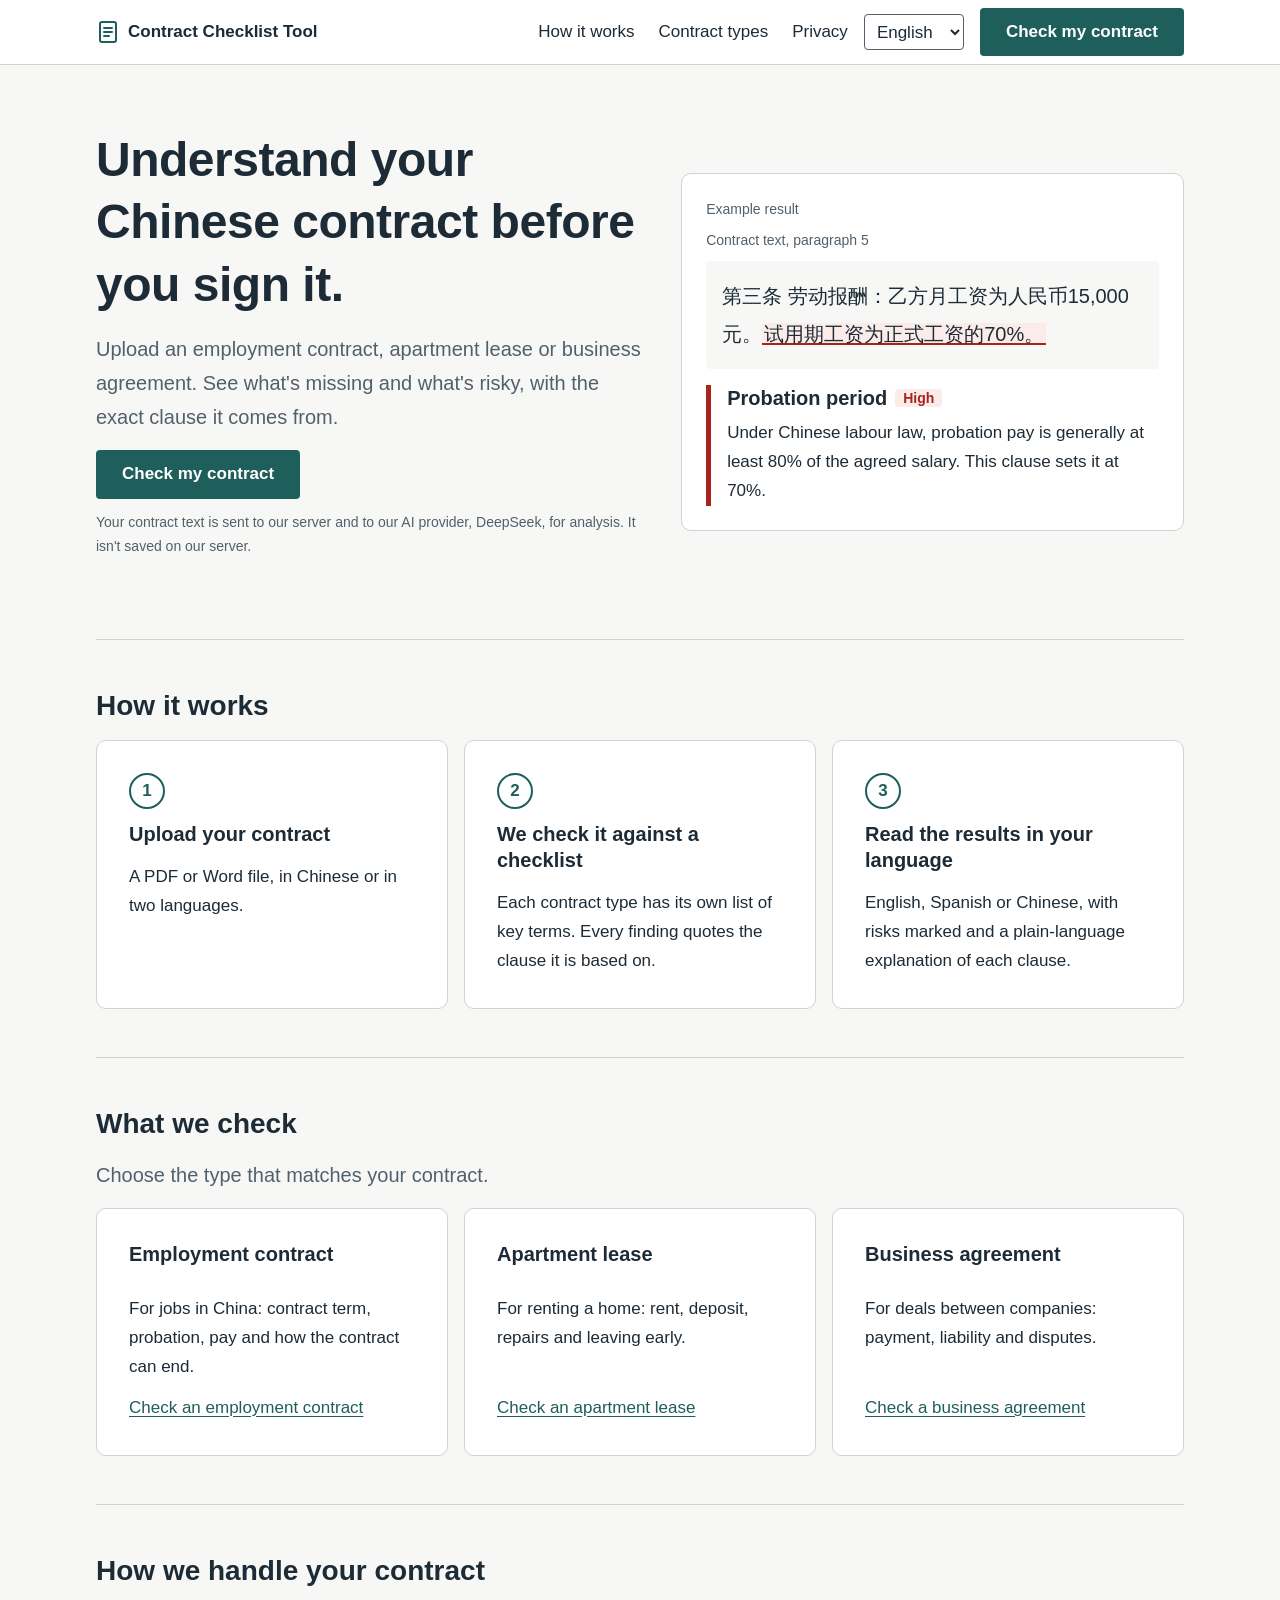
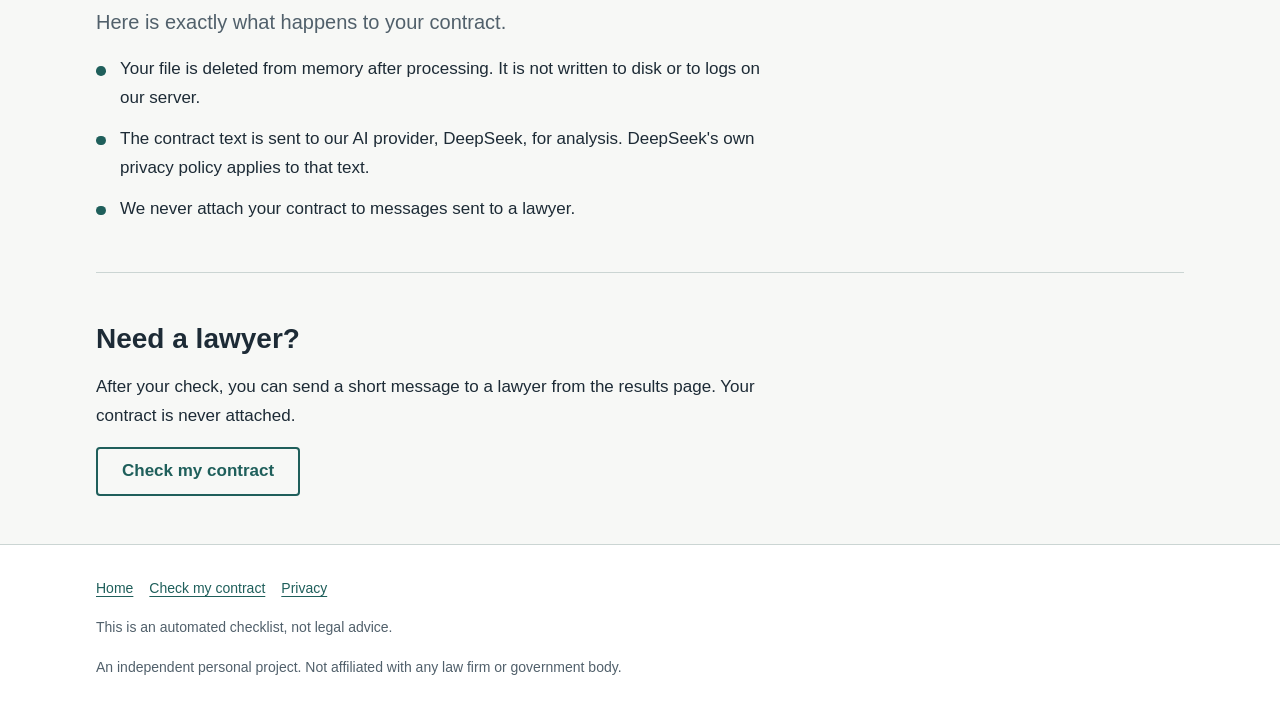
==== commit 176e6c01: "Sync HTML fallback text with en.json, rename privacy title, add privacy to-do" ====
--- a/static/index.html
+++ b/static/index.html
@@ -42,7 +42,7 @@
           <h1 data-i18n="hero.title">Understand your Chinese contract before you sign it.</h1>
           <p class="lead" data-i18n="hero.lead">Upload an employment contract, apartment lease or business agreement. See what's missing and what's risky, with the exact clause it comes from.</p>
           <a class="button" href="/check" data-i18n="nav.check">Check my contract</a>
-          <p class="hero-note" data-i18n="hero.note">Your contract is not stored.</p>
+          <p class="hero-note" data-i18n="hero.note">Your contract text is sent to our server and to our AI provider, DeepSeek, for analysis. It isn't saved on our server.</p>
         </div>
 
         <figure class="demo">
@@ -100,12 +100,12 @@
       </section>
 
       <section id="privacy" class="section">
-        <h2 data-i18n="privacy.title">Your contract stays private</h2>
-        <p class="lead" data-i18n="privacy.lead">We read your file to check it, and then it's gone.</p>
+        <h2 data-i18n="privacy.title">How we handle your contract</h2>
+        <p class="lead" data-i18n="privacy.lead">Here is exactly what happens to your contract.</p>
         <ul class="facts">
-          <li data-i18n="privacy.point1">Your file is processed in memory and never saved.</li>
-          <li data-i18n="privacy.point2">Contract text is never written to our logs.</li>
-          <li data-i18n="privacy.point3">To check it, the text is sent to our AI provider, DeepSeek.</li>
+          <li data-i18n="privacy.point1">Your file is deleted from memory after processing. It is not written to disk or to logs on our server.</li>
+          <li data-i18n="privacy.point2">The contract text is sent to our AI provider, DeepSeek, for analysis. DeepSeek's own privacy policy applies to that text.</li>
+          <li data-i18n="privacy.point3">We never attach your contract to messages sent to a lawyer.</li>
         </ul>
       </section>
 
--- a/static/style.css
+++ b/static/style.css
@@ -736,4 +736,54 @@
   height: 0.6rem;
   background: var(--qing);
   border-radius: 50%;
+}
+
+/* ---------- Verdict and language note ---------- */
+.verdict {
+  margin: 0 0 var(--space-6);
+  padding: var(--space-4) var(--space-6);
+  background: var(--surface);
+  border: 1px solid var(--line);
+  border-left: 6px solid var(--ink-muted);
+  border-radius: var(--radius-sm);
+  -webkit-print-color-adjust: exact;
+  print-color-adjust: exact;
+}
+
+.verdict p {
+  margin: 0;
+  font-size: var(--text-lg);
+  font-weight: 600;
+}
+
+.verdict a {
+  display: inline-block;
+  margin-top: var(--space-2);
+  font-weight: 600;
+}
+
+.verdict-high {
+  background: var(--seal-tint);
+  border-left-color: var(--seal);
+}
+
+.verdict-attention {
+  background: var(--amber-tint);
+  border-left-color: var(--amber);
+}
+
+.verdict-clear {
+  background: var(--qing-tint);
+  border-left-color: var(--qing);
+}
+
+.language-note p:first-child {
+  display: flex;
+  flex-wrap: wrap;
+  align-items: center;
+  gap: var(--space-3);
+}
+
+.upload-notice {
+  margin-top: var(--space-3);
 }
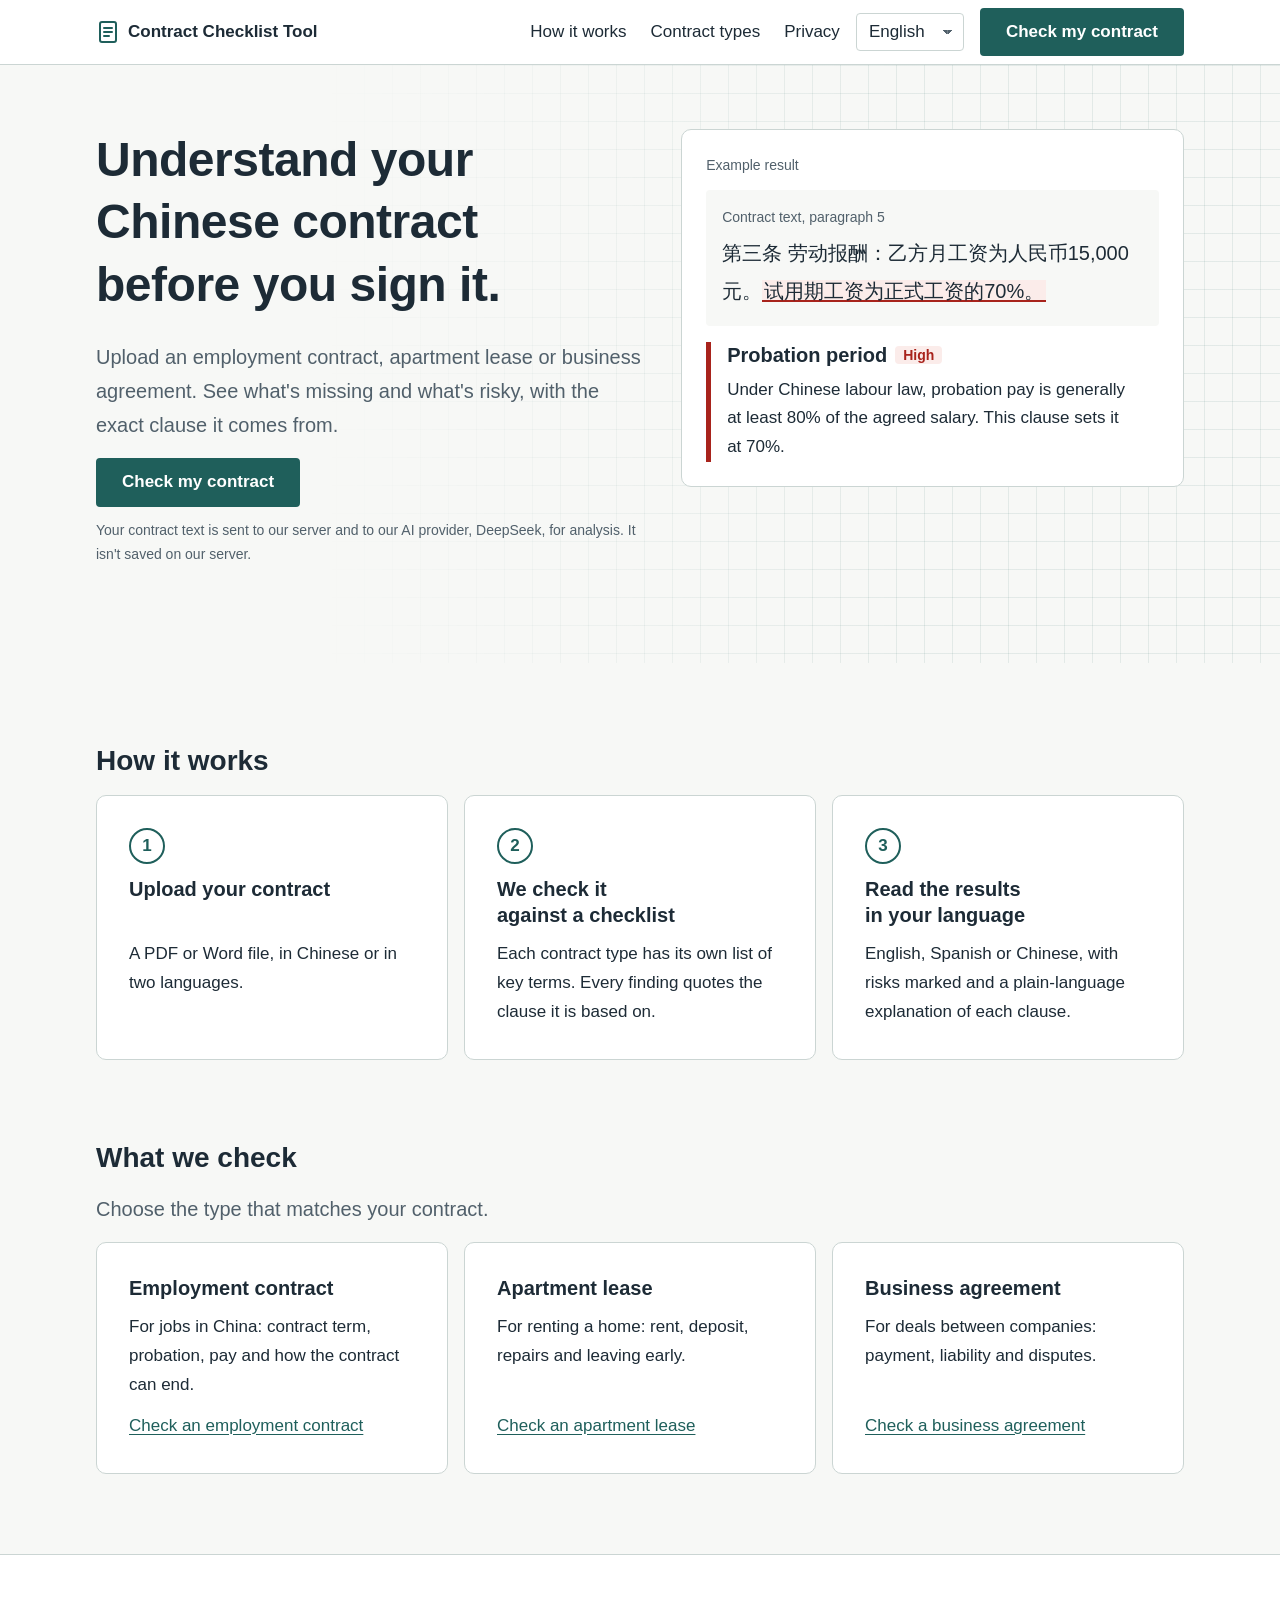
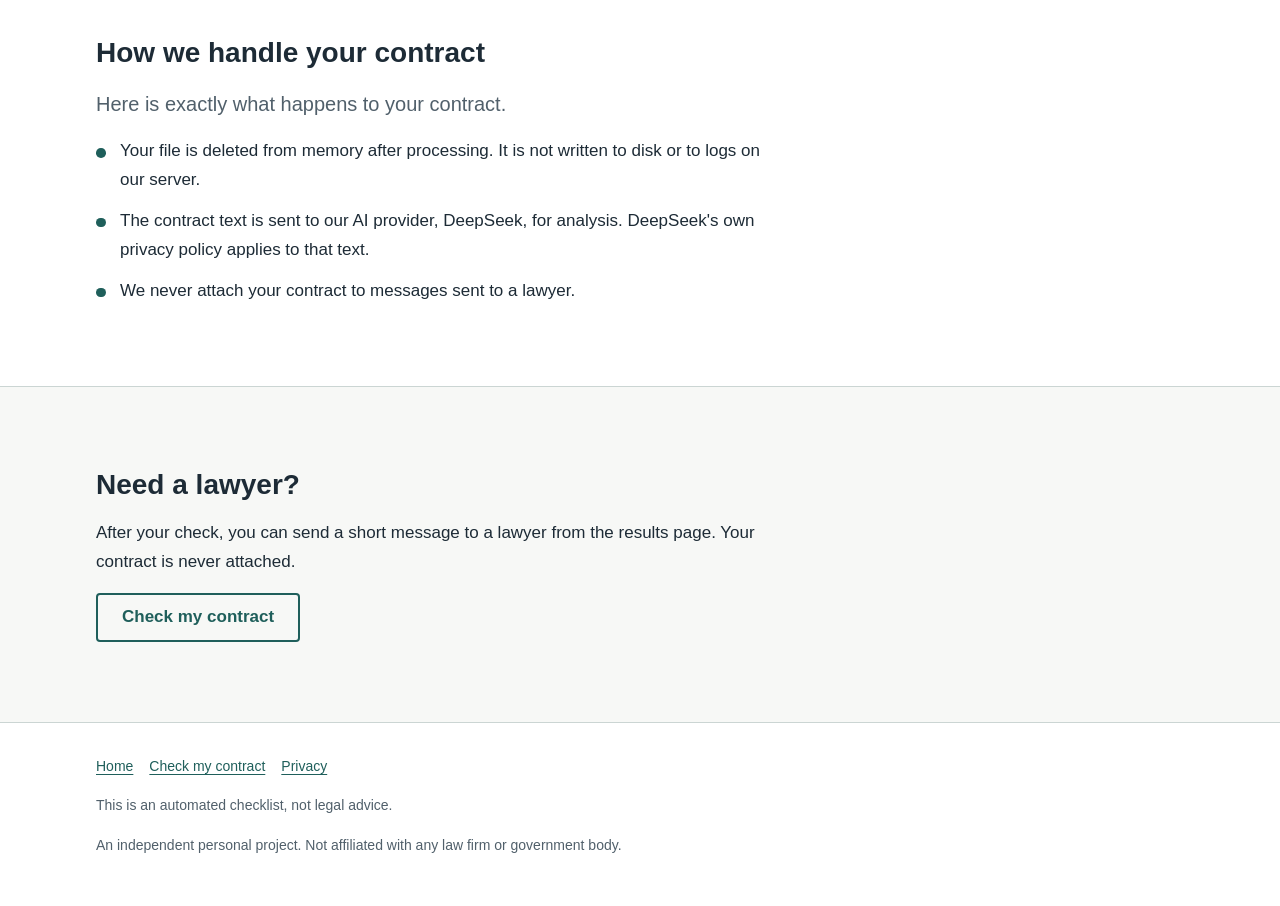
==== commit e7930061: "Sticky header, hero grid, subgrid cards and typography refinements" ====
--- a/static/index.html
+++ b/static/index.html
@@ -36,30 +36,36 @@
   </header>
 
   <main id="main">
-    <div class="container">
-      <section class="hero">
-        <div>
-          <h1 data-i18n="hero.title">Understand your Chinese contract before you sign it.</h1>
-          <p class="lead" data-i18n="hero.lead">Upload an employment contract, apartment lease or business agreement. See what's missing and what's risky, with the exact clause it comes from.</p>
-          <a class="button" href="/check" data-i18n="nav.check">Check my contract</a>
-          <p class="hero-note" data-i18n="hero.note">Your contract text is sent to our server and to our AI provider, DeepSeek, for analysis. It isn't saved on our server.</p>
-        </div>
+    <div class="hero-band">
+      <div class="container">
+        <section class="hero">
+          <div>
+            <h1 data-i18n="hero.title">Understand your Chinese contract before you sign it.</h1>
+            <p class="lead" data-i18n="hero.lead">Upload an employment contract, apartment lease or business agreement. See what's missing and what's risky, with the exact clause it comes from.</p>
+            <a class="button" href="/check" data-i18n="nav.check">Check my contract</a>
+            <p class="hero-note" data-i18n="hero.note">Your contract text is sent to our server and to our AI provider, DeepSeek, for analysis. It isn't saved on our server.</p>
+          </div>
 
-        <figure class="demo">
-          <figcaption class="demo-caption" data-i18n="demo.caption">Example result</figcaption>
-          <p class="demo-label" data-i18n="demo.clause_label">Contract text, paragraph 5</p>
-          <blockquote class="demo-clause" lang="zh-CN">第三条 劳动报酬：乙方月工资为人民币15,000元。<mark>试用期工资为正式工资的70%。</mark></blockquote>
-          <div class="demo-result">
-            <h3>
-              <span data-i18n="demo.item">Probation period</span>
-              <span class="risk risk-high" data-i18n="risk.High">High</span>
-            </h3>
-            <p data-i18n="demo.explanation">Under Chinese labour law, probation pay is generally at least 80% of the agreed salary. This clause sets it at 70%.</p>
-          </div>
-        </figure>
-      </section>
+          <figure class="demo">
+            <figcaption class="demo-caption" data-i18n="demo.caption">Example result</figcaption>
+            <blockquote class="demo-clause">
+              <span class="demo-label" data-i18n="demo.clause_label">Contract text, paragraph 5</span>
+              <span lang="zh-CN">第三条 劳动报酬：乙方月工资为人民币15,000元。<mark>试用期工资为正式工资的70%。</mark></span>
+            </blockquote>
+            <div class="demo-result">
+              <h3>
+                <span data-i18n="demo.item">Probation period</span>
+                <span class="risk risk-high" data-i18n="risk.High">High</span>
+              </h3>
+              <p data-i18n="demo.explanation">Under Chinese labour law, probation pay is generally at least 80% of the agreed salary. This clause sets it at 70%.</p>
+            </div>
+          </figure>
+        </section>
+      </div>
+    </div>
 
-      <section id="how" class="section">
+    <section id="how" class="section">
+      <div class="container">
         <h2 data-i18n="how.title">How it works</h2>
         <ol class="steps">
           <li class="panel">
@@ -75,9 +81,11 @@
             <p data-i18n="how.step3.text">English, Spanish or Chinese, with risks marked and a plain-language explanation of each clause.</p>
           </li>
         </ol>
-      </section>
+      </div>
+    </section>
 
-      <section id="types" class="section">
+    <section id="types" class="section">
+      <div class="container">
         <h2 data-i18n="types.title">What we check</h2>
         <p class="lead" data-i18n="types.lead">Choose the type that matches your contract.</p>
         <div class="type-cards">
@@ -97,9 +105,11 @@
             <a href="/check?type=business" data-i18n="types.business.link">Check a business agreement</a>
           </article>
         </div>
-      </section>
+      </div>
+    </section>
 
-      <section id="privacy" class="section">
+    <section id="privacy" class="band">
+      <div class="container">
         <h2 data-i18n="privacy.title">How we handle your contract</h2>
         <p class="lead" data-i18n="privacy.lead">Here is exactly what happens to your contract.</p>
         <ul class="facts">
@@ -107,14 +117,16 @@
           <li data-i18n="privacy.point2">The contract text is sent to our AI provider, DeepSeek, for analysis. DeepSeek's own privacy policy applies to that text.</li>
           <li data-i18n="privacy.point3">We never attach your contract to messages sent to a lawyer.</li>
         </ul>
-      </section>
+      </div>
+    </section>
 
-      <section class="section">
+    <section class="section">
+      <div class="container">
         <h2 data-i18n="lawyer.title">Need a lawyer?</h2>
         <p data-i18n="lawyer.text">After your check, you can send a short message to a lawyer from the results page. Your contract is never attached.</p>
         <a class="button button-secondary" href="/check" data-i18n="nav.check">Check my contract</a>
-      </section>
-    </div>
+      </div>
+    </section>
   </main>
 
   <footer class="site-footer">
@@ -129,6 +141,7 @@
     </div>
   </footer>
 
+  <script src="/static/header.js"></script>
   <script src="/static/i18n.js"></script>
 </body>
 </html>
--- a/static/style.css
+++ b/static/style.css
@@ -41,6 +41,11 @@
   --measure: 72ch;
   --page-width: 72rem;
   --focus-ring: 0 0 0 3px var(--surface), 0 0 0 6px var(--qing);
+    --section-space: clamp(3rem, 2rem + 4vw, 5rem);
+  --header-height: 4rem;
+  --header-height-compact: 3.5rem;
+  --duration: 150ms;
+  --grid-line: rgba(31, 95, 91, 0.09);
 }
 
 /* ---------- Base ---------- */
@@ -84,6 +89,33 @@
   font-size: var(--text-lg);
 }
 
+h1,
+h2,
+h3 {
+  text-wrap: balance;
+}
+
+p,
+li {
+  text-wrap: pretty;
+}
+
+:lang(zh) h1,
+:lang(zh) h2,
+:lang(zh) h3 {
+  letter-spacing: 0;
+  line-height: 1.4;
+}
+
+body {
+  text-autospace: normal;
+  overflow-wrap: break-word;
+}
+
+[id] {
+  scroll-margin-top: calc(var(--header-height) + var(--space-4));
+}
+
 p {
   margin: 0 0 var(--space-4);
   max-width: var(--measure);
@@ -174,6 +206,9 @@
 
 /* ---------- Header and footer ---------- */
 .site-header {
+  position: sticky;
+  top: 0;
+  z-index: 20;
   background: var(--surface);
   border-bottom: 1px solid var(--line);
 }
@@ -182,7 +217,30 @@
   display: flex;
   align-items: center;
   gap: var(--space-4);
-  min-height: 4rem;
+  min-height: var(--header-height);
+}
+
+.site-header.is-scrolled {
+  box-shadow: 0 1px 8px rgba(29, 43, 54, 0.08);
+}
+
+.site-header.is-scrolled .container {
+  min-height: var(--header-height-compact);
+}
+
+.site-header:focus-within {
+  transform: none;
+}
+
+@media (max-width: 719px) {
+  .site-header.is-hidden {
+    transform: translateY(-100%);
+  }
+
+  .brand span {
+    font-size: var(--text-sm);
+    line-height: 1.3;
+  }
 }
 
 .brand {
@@ -281,6 +339,7 @@
   gap: var(--space-1);
   max-width: 32rem;
   margin-bottom: var(--space-6);
+  grid-template-columns: minmax(0, 1fr);
 }
 
 .field label {
@@ -306,6 +365,7 @@
 }
 
 input[type="file"] {
+  max-width: 100%;
   font: inherit;
 }
 
@@ -330,8 +390,16 @@
 .language-select select {
   width: auto;
   min-height: 2.25rem;
-  padding: var(--space-1) var(--space-2);
-  border-width: 1px;
+  padding: var(--space-1) 2rem var(--space-1) var(--space-3);
+  border: 1px solid var(--line);
+  -webkit-appearance: none;
+  appearance: none;
+  background-image:
+    linear-gradient(45deg, transparent 50%, var(--ink-muted) 50%),
+    linear-gradient(135deg, var(--ink-muted) 50%, transparent 50%);
+  background-position: right 0.95rem center, right 0.65rem center;
+  background-size: 0.3rem 0.3rem;
+  background-repeat: no-repeat;
 }
 
 .error-summary {
@@ -570,7 +638,6 @@
     text-decoration: none;
   }
 }
-
 /* ---------- Homepage ---------- */
 .header-cta {
   display: none;
@@ -582,21 +649,52 @@
   }
 }
 
+/* Hero: faint manuscript-paper grid (方格稿纸), homepage only */
+.hero-band {
+  position: relative;
+  isolation: isolate;
+}
+
+.hero-band::before {
+  content: "";
+  position: absolute;
+  inset: 0;
+  z-index: -1;
+  background-image:
+    linear-gradient(to right, var(--grid-line) 1px, transparent 1px),
+    linear-gradient(to bottom, var(--grid-line) 1px, transparent 1px);
+  background-size: 1.75rem 1.75rem;
+  -webkit-mask-image: linear-gradient(to bottom, transparent 35%, #000 100%);
+  mask-image: linear-gradient(to bottom, transparent 35%, #000 100%);
+}
+
+@media (min-width: 900px) {
+  .hero-band::before {
+    -webkit-mask-image: linear-gradient(to right, transparent 25%, #000 70%);
+    mask-image: linear-gradient(to right, transparent 25%, #000 70%);
+  }
+}
+
 .hero {
   display: grid;
   gap: var(--space-8);
-  padding: var(--space-12) 0;
+  padding: var(--space-12) 0 var(--section-space);
 }
 
 @media (min-width: 900px) {
   .hero {
-    grid-template-columns: 1.1fr 1fr;
-    align-items: center;
-    padding: var(--space-16) 0;
-  }
+    grid-template-columns: minmax(0, 1.1fr) minmax(0, 1fr);
+    align-items: start;
+    padding-top: var(--space-16);
+  }
+}
+
+.hero h1 {
+  margin-bottom: var(--space-6);
 }
 
 .hero-note {
+  max-width: 36rem;
   margin-top: var(--space-3);
   font-size: var(--text-sm);
   color: var(--ink-muted);
@@ -610,9 +708,8 @@
   border-radius: var(--radius-md);
 }
 
-.demo-caption,
-.demo-label {
-  margin-bottom: var(--space-2);
+.demo-caption {
+  margin-bottom: var(--space-3);
   font-size: var(--text-sm);
   color: var(--ink-muted);
 }
@@ -626,6 +723,14 @@
   border-radius: var(--radius-sm);
 }
 
+.demo-label {
+  display: block;
+  margin-bottom: var(--space-1);
+  font-size: var(--text-sm);
+  line-height: var(--leading);
+  color: var(--ink-muted);
+}
+
 .demo-clause mark {
   padding: 0 0.1em;
   color: var(--ink);
@@ -650,22 +755,56 @@
   margin: 0;
 }
 
+/* Section rhythm: spacing only, no hairline rules */
 .section {
-  padding: var(--space-12) 0;
+  padding-top: var(--section-space);
+}
+
+.section:last-of-type {
+  padding-bottom: var(--section-space);
+}
+
+.band {
+  margin-top: var(--section-space);
+  padding: var(--section-space) 0;
+  background: var(--surface);
   border-top: 1px solid var(--line);
-}
-
-.section[id] {
-  scroll-margin-top: var(--space-4);
-}
-
-.steps {
+  border-bottom: 1px solid var(--line);
+}
+
+/* Cards: stacked on phones, three columns on wider screens */
+.steps,
+.type-cards {
   display: grid;
   gap: var(--space-4);
   margin: 0;
   padding: 0;
   list-style: none;
+}
+
+@media (min-width: 720px) {
+  .steps,
+  .type-cards {
+    grid-template-columns: repeat(3, minmax(0, 1fr));
+  }
+}
+
+.steps {
   counter-reset: step;
+}
+
+.steps li,
+.type-card {
+  display: flex;
+  flex-direction: column;
+  gap: var(--space-3);
+}
+
+.steps h3,
+.steps p,
+.type-card h3,
+.type-card p {
+  margin: 0;
 }
 
 .steps li {
@@ -679,38 +818,27 @@
   justify-content: center;
   width: 2.25rem;
   height: 2.25rem;
-  margin-bottom: var(--space-3);
   font-weight: 700;
   color: var(--qing);
   border: 2px solid var(--qing);
   border-radius: 50%;
 }
 
-.steps p,
-.type-card p {
-  margin-bottom: 0;
-}
-
-.type-cards {
-  display: grid;
-  gap: var(--space-4);
-}
-
-@media (min-width: 720px) {
-  .steps,
-  .type-cards {
-    grid-template-columns: repeat(3, 1fr);
-  }
-}
-
-.type-card {
-  display: flex;
-  flex-direction: column;
-  gap: var(--space-3);
-}
-
-.type-card p {
-  flex: 1;
+/* Align titles, text and links across cards, in every language and at any zoom */
+@supports (grid-template-rows: subgrid) {
+  @media (min-width: 720px) {
+    .steps li,
+    .type-card {
+      display: grid;
+      grid-row: span 3;
+      grid-template-rows: subgrid;
+      align-content: start;
+    }
+
+    .type-card a {
+      align-self: end;
+    }
+  }
 }
 
 .facts {
@@ -737,6 +865,7 @@
   background: var(--qing);
   border-radius: 50%;
 }
+
 
 /* ---------- Verdict and language note ---------- */
 .verdict {
@@ -786,4 +915,23 @@
 
 .upload-notice {
   margin-top: var(--space-3);
+}
+
+/* ---------- Motion ---------- */
+@media (prefers-reduced-motion: no-preference) {
+  .site-header,
+  .site-header .container {
+    transition:
+      transform var(--duration) ease-out,
+      box-shadow var(--duration) ease-out,
+      min-height var(--duration) ease-out;
+  }
+
+  .button,
+  a {
+    transition:
+      color var(--duration) ease-out,
+      background-color var(--duration) ease-out,
+      border-color var(--duration) ease-out;
+  }
 }
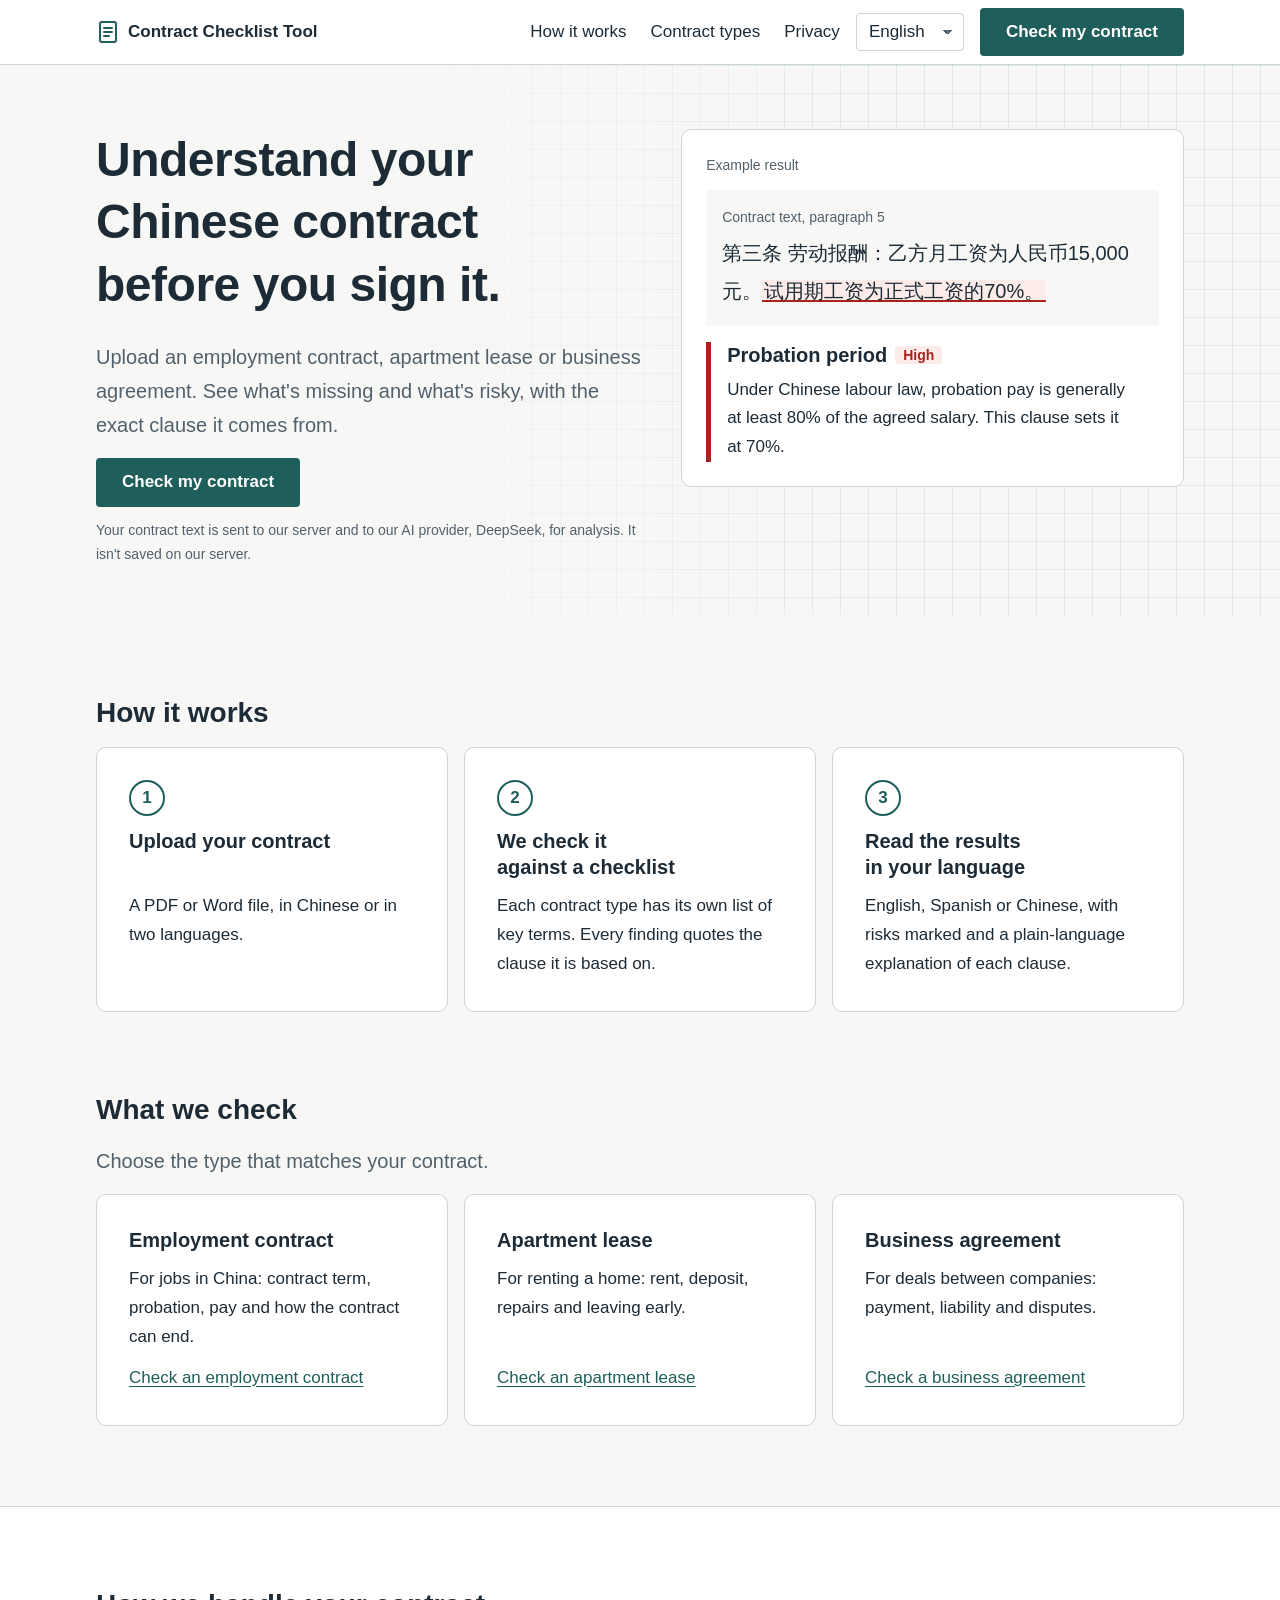
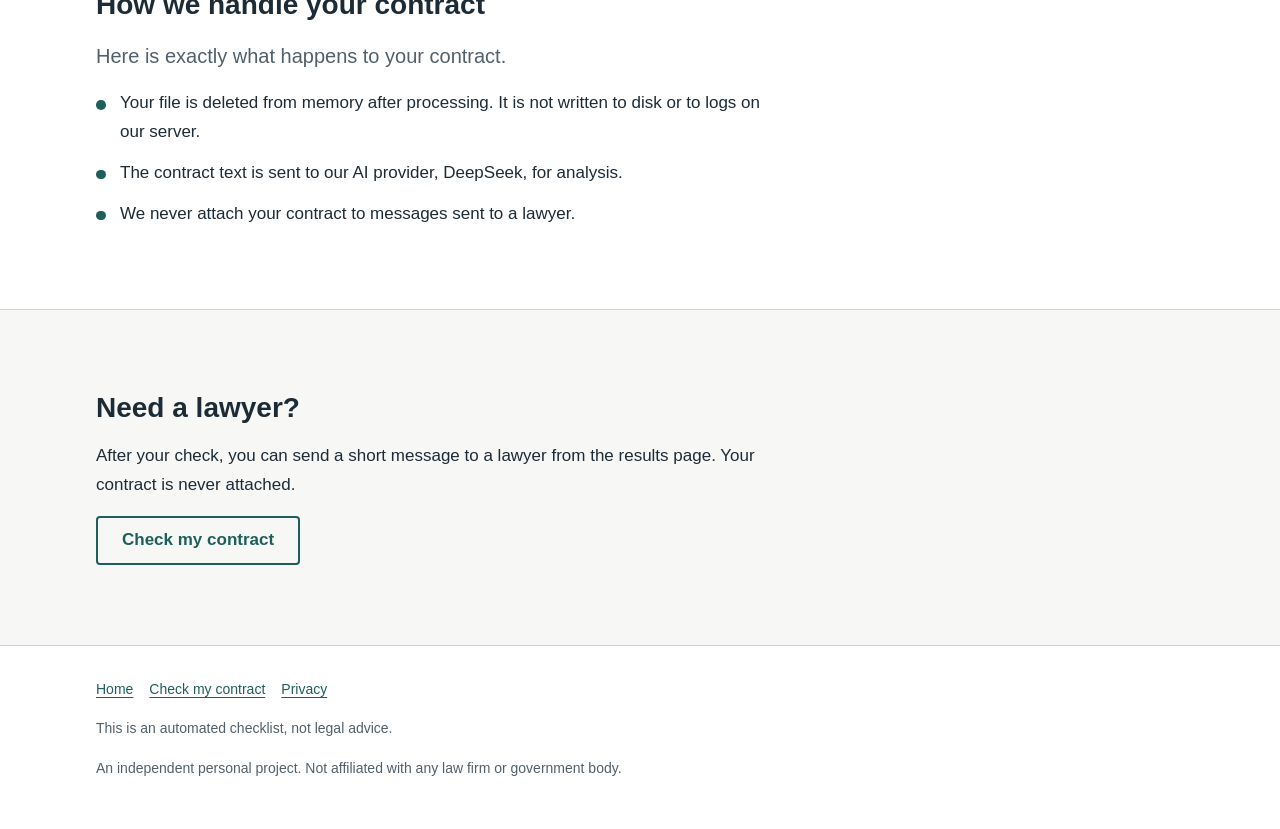
==== commit 94823eac: "Phone card layout, quote previews, plain-language switch, calmer contact block" ====
--- a/static/index.html
+++ b/static/index.html
@@ -114,9 +114,9 @@
         <p class="lead" data-i18n="privacy.lead">Here is exactly what happens to your contract.</p>
         <ul class="facts">
           <li data-i18n="privacy.point1">Your file is deleted from memory after processing. It is not written to disk or to logs on our server.</li>
-          <li data-i18n="privacy.point2">The contract text is sent to our AI provider, DeepSeek, for analysis. DeepSeek's own privacy policy applies to that text.</li>
+          <li data-i18n="privacy.point2">The contract text is sent to our AI provider, DeepSeek, for analysis.</li>
           <li data-i18n="privacy.point3">We never attach your contract to messages sent to a lawyer.</li>
-        </ul>
+       </ul>
       </div>
     </section>
 
--- a/static/style.css
+++ b/static/style.css
@@ -14,6 +14,7 @@
   --seal-tint: #fbecea;
   --amber: #8a5a00;
   --amber-tint: #fbf2df;
+  --grid-line: rgba(31, 95, 91, 0.09);
 
   /* Type */
   --font: "PingFang SC", "Microsoft YaHei", "Noto Sans SC", sans-serif;
@@ -34,18 +35,19 @@
   --space-8: 2rem;
   --space-12: 3rem;
   --space-16: 4rem;
+  --section-space: clamp(3rem, 2rem + 4vw, 5rem);
 
   /* Shape and layout */
   --radius-sm: 4px;
   --radius-md: 10px;
   --measure: 72ch;
   --page-width: 72rem;
-  --focus-ring: 0 0 0 3px var(--surface), 0 0 0 6px var(--qing);
-    --section-space: clamp(3rem, 2rem + 4vw, 5rem);
   --header-height: 4rem;
   --header-height-compact: 3.5rem;
+  --focus-ring: 0 0 0 3px var(--surface), 0 0 0 6px var(--qing);
+
+  /* Motion */
   --duration: 150ms;
-  --grid-line: rgba(31, 95, 91, 0.09);
 }
 
 /* ---------- Base ---------- */
@@ -66,6 +68,8 @@
   line-height: var(--leading);
   color: var(--ink);
   background: var(--paper);
+  text-autospace: normal;
+  overflow-wrap: break-word;
 }
 
 h1,
@@ -74,6 +78,7 @@
   margin: 0 0 var(--space-4);
   line-height: var(--leading-tight);
   font-weight: 700;
+  text-wrap: balance;
 }
 
 h1 {
@@ -87,17 +92,6 @@
 
 h3 {
   font-size: var(--text-lg);
-}
-
-h1,
-h2,
-h3 {
-  text-wrap: balance;
-}
-
-p,
-li {
-  text-wrap: pretty;
 }
 
 :lang(zh) h1,
@@ -107,18 +101,18 @@
   line-height: 1.4;
 }
 
-body {
-  text-autospace: normal;
-  overflow-wrap: break-word;
-}
-
-[id] {
-  scroll-margin-top: calc(var(--header-height) + var(--space-4));
-}
-
 p {
   margin: 0 0 var(--space-4);
   max-width: var(--measure);
+}
+
+p,
+li {
+  text-wrap: pretty;
+}
+
+[id] {
+  scroll-margin-top: calc(var(--header-height) + var(--space-4));
 }
 
 a {
@@ -153,7 +147,7 @@
 .skip-link:focus {
   left: var(--space-4);
   top: var(--space-4);
-  z-index: 10;
+  z-index: 30;
   padding: var(--space-2) var(--space-4);
   background: var(--surface);
 }
@@ -224,8 +218,11 @@
   box-shadow: 0 1px 8px rgba(29, 43, 54, 0.08);
 }
 
-.site-header.is-scrolled .container {
-  min-height: var(--header-height-compact);
+/* Shrink only on wider screens; phones hide the header instead */
+@media (min-width: 720px) {
+  .site-header.is-scrolled .container {
+    min-height: var(--header-height-compact);
+  }
 }
 
 .site-header:focus-within {
@@ -254,6 +251,7 @@
 }
 
 .brand-mark {
+  flex: none;
   width: 1.5rem;
   height: 1.5rem;
   color: var(--qing);
@@ -336,10 +334,10 @@
 /* ---------- Forms ---------- */
 .field {
   display: grid;
+  grid-template-columns: minmax(0, 1fr);
   gap: var(--space-1);
   max-width: 32rem;
   margin-bottom: var(--space-6);
-  grid-template-columns: minmax(0, 1fr);
 }
 
 .field label {
@@ -369,8 +367,7 @@
   font: inherit;
 }
 
-.checkbox,
-.toggle {
+.checkbox {
   display: flex;
   align-items: flex-start;
   gap: var(--space-3);
@@ -378,8 +375,7 @@
   margin-bottom: var(--space-4);
 }
 
-.checkbox input,
-.toggle input {
+.checkbox input {
   flex: none;
   width: 1.25rem;
   height: 1.25rem;
@@ -402,6 +398,10 @@
   background-repeat: no-repeat;
 }
 
+.upload-notice {
+  margin-top: var(--space-3);
+}
+
 .error-summary {
   margin-bottom: var(--space-6);
   padding: var(--space-4) var(--space-6);
@@ -430,6 +430,48 @@
   overflow: hidden;
 }
 
+/* ---------- Plain-language switch ---------- */
+.switch {
+  display: inline-flex;
+  align-items: center;
+  gap: var(--space-3);
+  margin-bottom: var(--space-4);
+  cursor: pointer;
+}
+
+.switch input {
+  position: relative;
+  flex: none;
+  width: 2.5rem;
+  height: 1.5rem;
+  margin: 0;
+  background: var(--line);
+  border-radius: 999px;
+  -webkit-appearance: none;
+  appearance: none;
+  cursor: pointer;
+}
+
+.switch input::before {
+  content: "";
+  position: absolute;
+  top: 3px;
+  left: 3px;
+  width: calc(1.5rem - 6px);
+  height: calc(1.5rem - 6px);
+  background: #fff;
+  border-radius: 50%;
+  box-shadow: 0 1px 2px rgba(29, 43, 54, 0.25);
+}
+
+.switch input:checked {
+  background: var(--qing);
+}
+
+.switch input:checked::before {
+  transform: translateX(1rem);
+}
+
 /* ---------- Results ---------- */
 .results {
   margin-top: var(--space-12);
@@ -441,6 +483,62 @@
   align-items: center;
   justify-content: space-between;
   gap: var(--space-4);
+}
+
+.verdict {
+  margin: 0 0 var(--space-6);
+  padding: var(--space-4) var(--space-6);
+  background: var(--surface);
+  border: 1px solid var(--line);
+  border-left: 6px solid var(--ink-muted);
+  border-radius: var(--radius-sm);
+  -webkit-print-color-adjust: exact;
+  print-color-adjust: exact;
+}
+
+.verdict p {
+  margin: 0;
+  font-size: var(--text-base);
+  font-weight: 600;
+}
+
+@media (min-width: 720px) {
+  .verdict p {
+    font-size: var(--text-lg);
+  }
+}
+
+.verdict a {
+  display: inline-block;
+  margin-top: var(--space-2);
+  font-weight: 600;
+}
+
+.verdict-high {
+  background: var(--seal-tint);
+  border-left-color: var(--seal);
+}
+
+.verdict-attention {
+  background: var(--amber-tint);
+  border-left-color: var(--amber);
+}
+
+.verdict-clear {
+  background: var(--qing-tint);
+  border-left-color: var(--qing);
+}
+
+#summary,
+.verdict p {
+  font-variant-numeric: tabular-nums;
+}
+
+.language-note p:first-child {
+  display: flex;
+  flex-wrap: wrap;
+  align-items: center;
+  gap: var(--space-3);
 }
 
 .table-wrapper {
@@ -519,11 +617,25 @@
   margin: 0;
 }
 
+/* "Show full clause" button: phones only */
+.quote-toggle {
+  display: none;
+  margin-top: var(--space-1);
+  padding: 0;
+  font: inherit;
+  font-size: var(--text-sm);
+  color: var(--qing);
+  text-decoration: underline;
+  text-underline-offset: 0.2em;
+  background: none;
+  border: 0;
+  cursor: pointer;
+}
+
 /* One card per finding on phones */
 @media screen and (max-width: 719px) {
   .findings,
   .findings tbody,
-  .findings tr,
   .findings td {
     display: block;
   }
@@ -538,6 +650,9 @@
   }
 
   .findings tr {
+    display: grid;
+    grid-template-columns: minmax(0, 1fr) auto;
+    column-gap: var(--space-3);
     margin-bottom: var(--space-4);
     padding: var(--space-4);
     background: var(--surface);
@@ -550,12 +665,22 @@
   }
 
   .findings td {
+    grid-column: 1 / -1;
     padding: var(--space-1) 0;
     border: 0;
   }
 
   .findings td.item {
+    grid-column: 1;
+    grid-row: 1;
     font-size: var(--text-lg);
+  }
+
+  .findings td.risk-cell {
+    grid-column: 2;
+    grid-row: 1;
+    align-self: start;
+    padding-top: var(--space-2);
   }
 
   .findings td[data-label]::before {
@@ -567,6 +692,33 @@
 
   .findings.show-plain .plain-column {
     display: block;
+    margin-top: var(--space-2);
+    padding: var(--space-3);
+    background: var(--qing-tint);
+    border-radius: var(--radius-sm);
+  }
+
+  .quote blockquote {
+    display: -webkit-box;
+    -webkit-box-orient: vertical;
+    -webkit-line-clamp: 1;
+    overflow: hidden;
+  }
+
+  .quote.is-open blockquote {
+    display: block;
+    -webkit-line-clamp: unset;
+    overflow: visible;
+  }
+
+  .quote-toggle {
+    display: inline;
+  }
+
+  /* Hide empty quote and summary blocks on phone cards */
+  .findings td.is-empty,
+  .findings.show-plain .plain-column.is-empty {
+    display: none;
   }
 }
 
@@ -576,68 +728,13 @@
 }
 
 .contact.highlight {
-  border-color: var(--seal);
-  border-left-width: 6px;
-}
-
-.contact-highlight {
-  font-weight: 600;
-  color: var(--seal);
-}
-
-/* ---------- Print ("Save as PDF") ---------- */
-.print-only {
-  display: none;
-}
-
-@page {
-  margin: 15mm;
-}
-
-@media print {
-  body {
-    font-size: 11pt;
-    background: #fff;
-  }
-
-  .site-header,
-  .site-footer nav,
-  .upload,
-  .contact,
-  .no-print,
-  .status {
-    display: none !important;
-  }
-
-  .print-only {
-    display: block;
-  }
-
-  .container {
-    max-width: none;
-    padding: 0;
-  }
-
-  .page,
-  .results {
-    margin: 0;
-    padding: 0;
-  }
-
-  .findings tr {
-    break-inside: avoid;
-  }
-
-  .risk {
-    -webkit-print-color-adjust: exact;
-    print-color-adjust: exact;
-  }
-
-  a {
-    color: inherit;
-    text-decoration: none;
-  }
-}
+  border-left: 6px solid var(--seal);
+}
+
+#contact-form {
+  margin-top: var(--space-6);
+}
+
 /* ---------- Homepage ---------- */
 .header-cta {
   display: none;
@@ -678,7 +775,7 @@
 .hero {
   display: grid;
   gap: var(--space-8);
-  padding: var(--space-12) 0 var(--section-space);
+  padding: var(--space-12) 0 var(--space-8);
 }
 
 @media (min-width: 900px) {
@@ -866,58 +963,61 @@
   border-radius: 50%;
 }
 
-
-/* ---------- Verdict and language note ---------- */
-.verdict {
-  margin: 0 0 var(--space-6);
-  padding: var(--space-4) var(--space-6);
-  background: var(--surface);
-  border: 1px solid var(--line);
-  border-left: 6px solid var(--ink-muted);
-  border-radius: var(--radius-sm);
-  -webkit-print-color-adjust: exact;
-  print-color-adjust: exact;
-}
-
-.verdict p {
-  margin: 0;
-  font-size: var(--text-lg);
-  font-weight: 600;
-}
-
-.verdict a {
-  display: inline-block;
-  margin-top: var(--space-2);
-  font-weight: 600;
-}
-
-.verdict-high {
-  background: var(--seal-tint);
-  border-left-color: var(--seal);
-}
-
-.verdict-attention {
-  background: var(--amber-tint);
-  border-left-color: var(--amber);
-}
-
-.verdict-clear {
-  background: var(--qing-tint);
-  border-left-color: var(--qing);
-}
-
-.language-note p:first-child {
-  display: flex;
-  flex-wrap: wrap;
-  align-items: center;
-  gap: var(--space-3);
-}
-
-.upload-notice {
-  margin-top: var(--space-3);
-}
-
-/* ---------- Motion ---------- */
+/* ---------- Print ("Save as PDF") ---------- */
+.print-only {
+  display: none;
+}
+
+@page {
+  margin: 15mm;
+}
+
+@media print {
+  body {
+    font-size: 11pt;
+    background: #fff;
+  }
+
+  .site-header,
+  .site-footer nav,
+  .upload,
+  .contact,
+  .no-print,
+  .status {
+    display: none !important;
+  }
+
+  .print-only {
+    display: block;
+  }
+
+  .container {
+    max-width: none;
+    padding: 0;
+  }
+
+  .page,
+  .results {
+    margin: 0;
+    padding: 0;
+  }
+
+  .findings tr {
+    break-inside: avoid;
+  }
+
+  .risk {
+    -webkit-print-color-adjust: exact;
+    print-color-adjust: exact;
+  }
+
+  a {
+    color: inherit;
+    text-decoration: none;
+  }
+}
+
+/* ---------- Motion (150 ms, off for reduced motion) ---------- */
 @media (prefers-reduced-motion: no-preference) {
   .site-header,
   .site-header .container {
@@ -934,4 +1034,11 @@
       background-color var(--duration) ease-out,
       border-color var(--duration) ease-out;
   }
+
+  .switch input,
+  .switch input::before {
+    transition:
+      background-color var(--duration) ease-out,
+      transform var(--duration) ease-out;
+  }
 }
